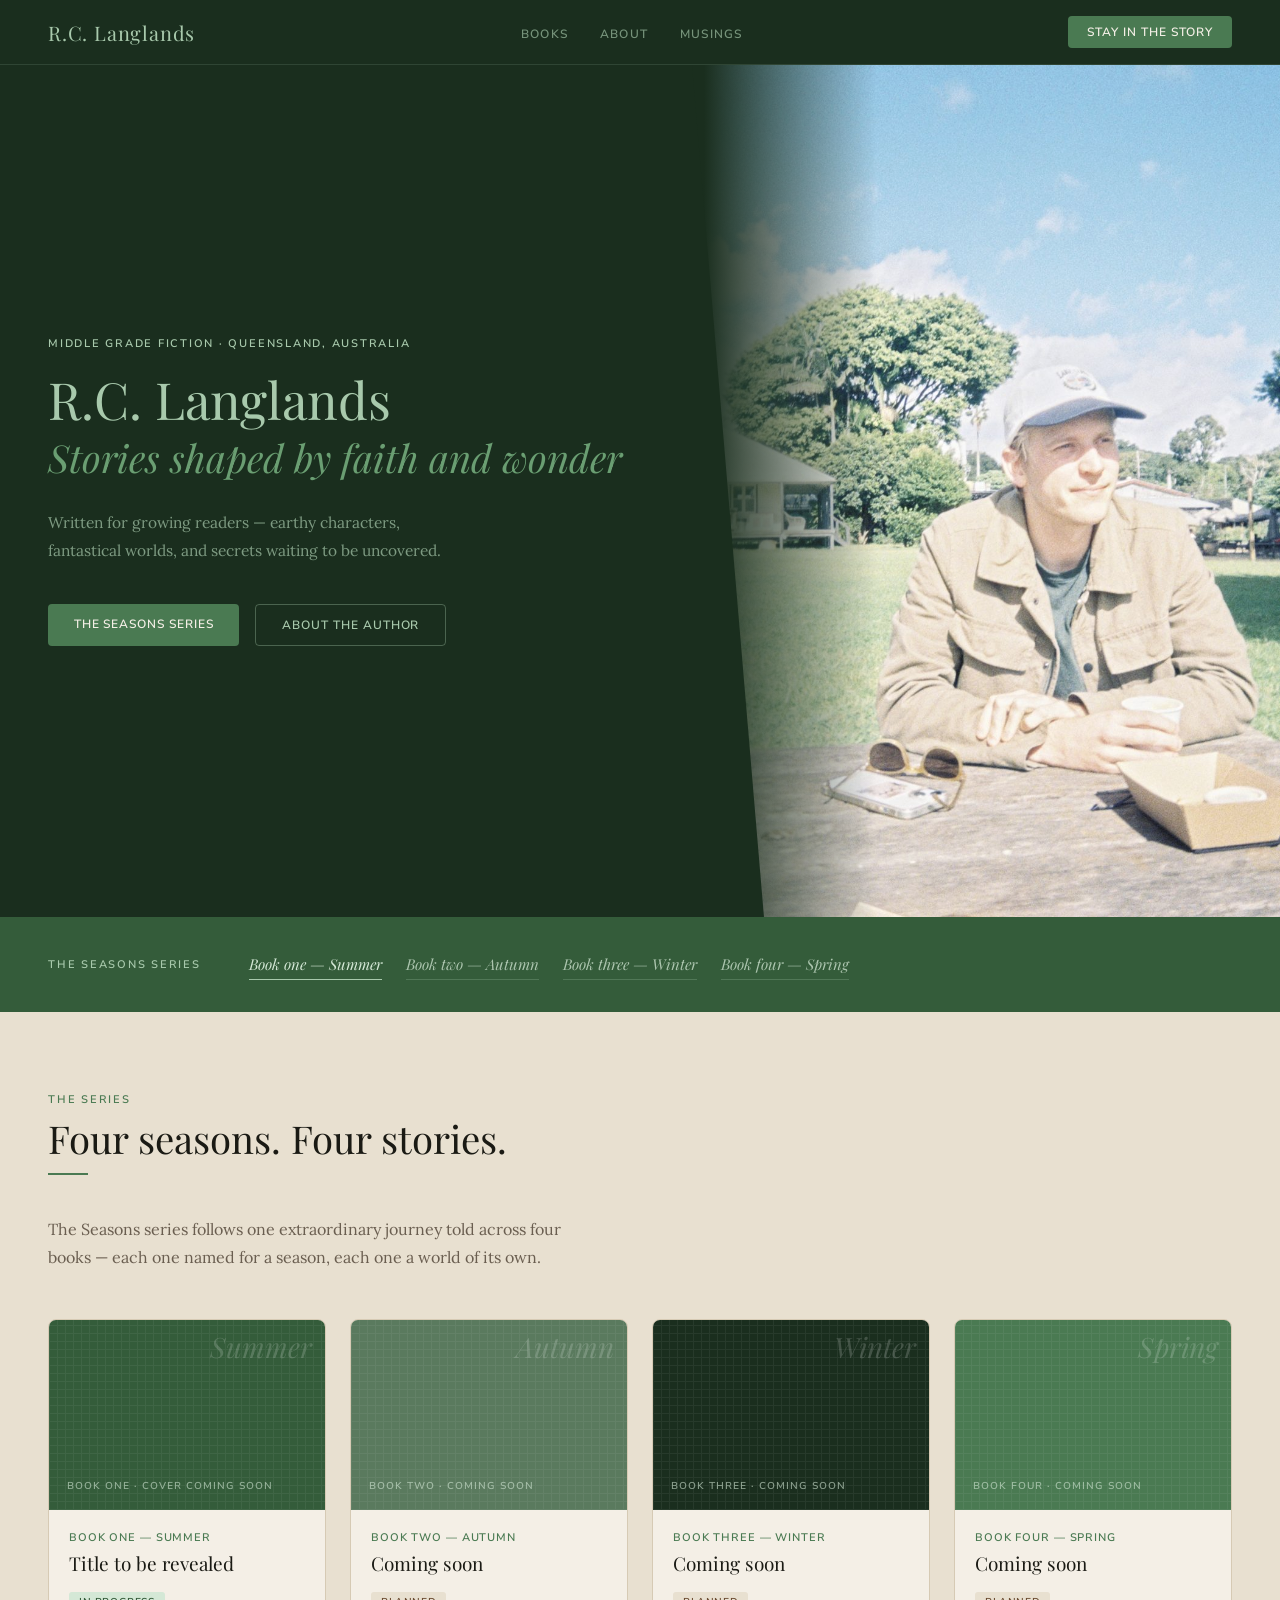
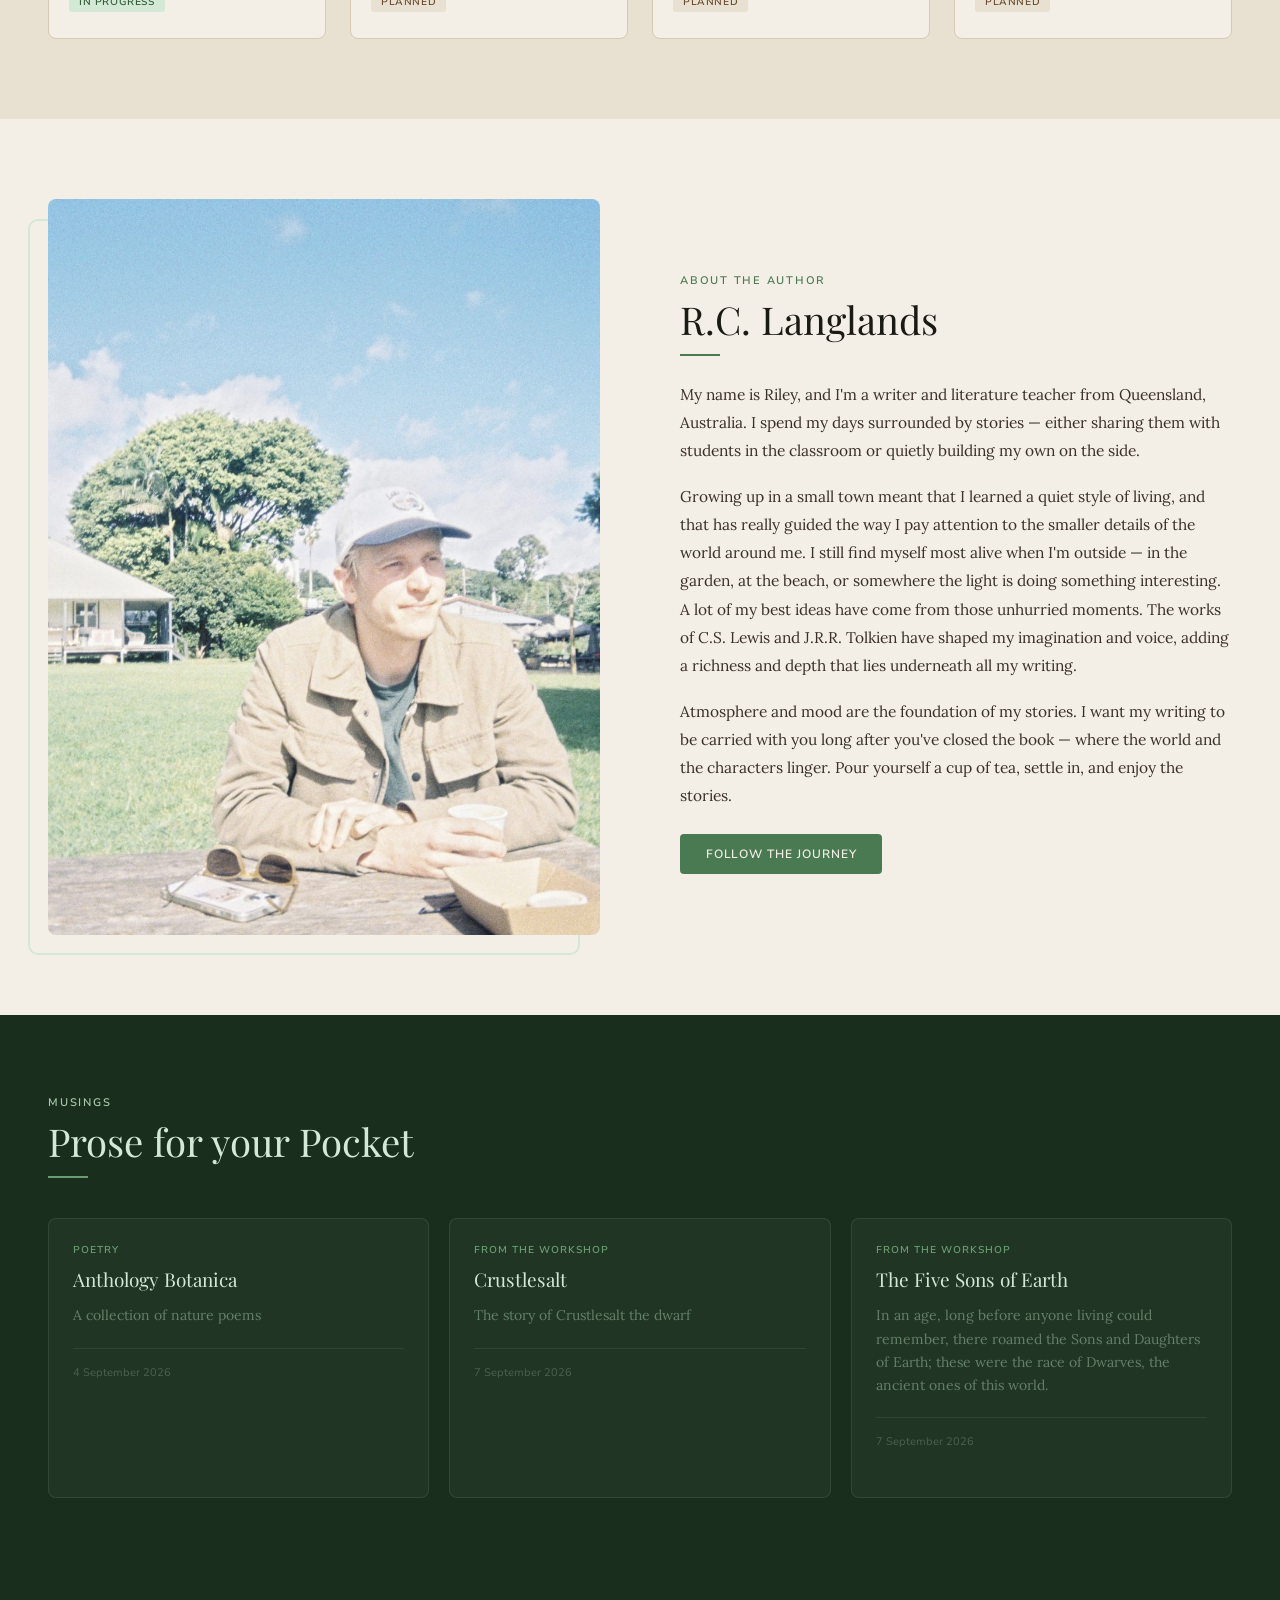
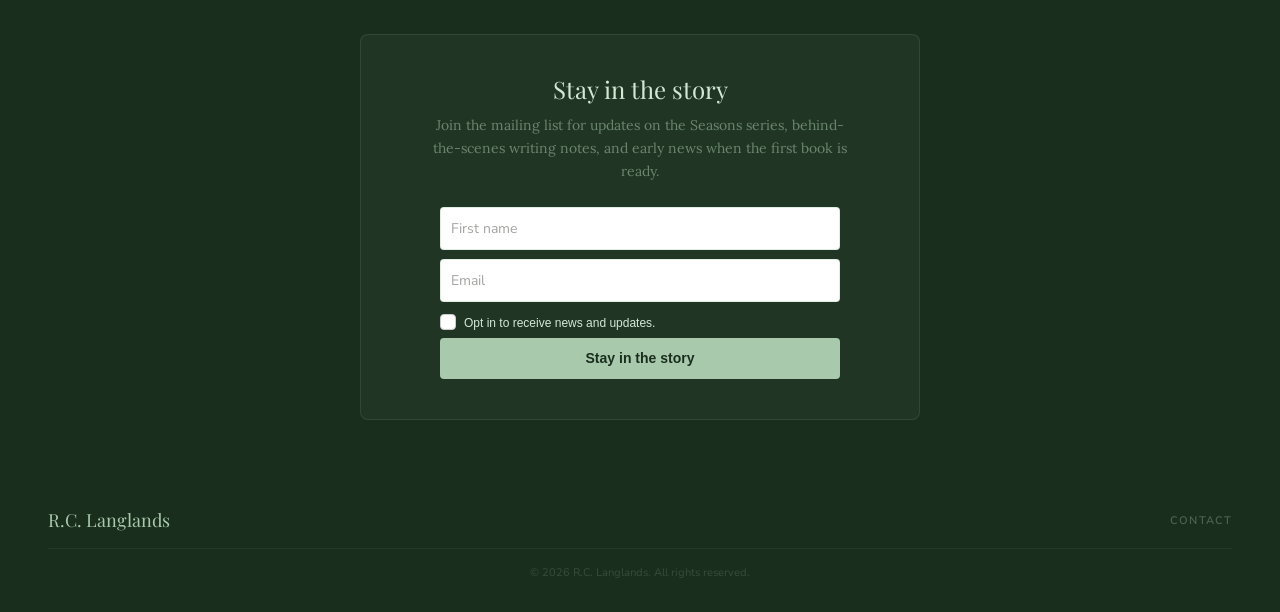
==== index.html @ 8e8e8798 "Speed up font loading on all pages" ====
<!DOCTYPE html>
<html lang="en">
<head>
  <script>if ('scrollRestoration' in history) { history.scrollRestoration = 'manual'; }</script>
  <meta charset="UTF-8" />
  <meta name="viewport" content="width=device-width, initial-scale=1.0" />
  <title>R.C. Langlands — Author</title>
  <meta name="description" content="R.C. Langlands — author of the Seasons series, middle grade fiction from Queensland, Australia." />
  <link rel="preconnect" href="https://fonts.googleapis.com" />
  <link rel="preconnect" href="https://fonts.gstatic.com" crossorigin />
  <link href="https://fonts.googleapis.com/css2?family=Playfair+Display:ital,wght@0,400;0,500;1,400&family=Lora:ital,wght@0,400;0,500;1,400&family=Nunito+Sans:wght@300;400;600&display=swap" rel="stylesheet" />
  <link rel="icon" type="image/svg+xml" href="favicon.svg" />
  <meta property="og:type" content="website" />
  <meta property="og:title" content="R.C. Langlands — Author of the Seasons Series" />
  <meta property="og:description" content="Middle grade fiction from Queensland, Australia — stories of atmosphere, hospitality, and wonder." />
  <meta property="og:image" content="https://rclanglands.rileslanglands.workers.dev/images/author-photo.jpg" />
  <meta property="og:url" content="https://rclanglands.rileslanglands.workers.dev/" />
  <meta name="twitter:card" content="summary_large_image" />
  <meta name="twitter:title" content="R.C. Langlands — Author of the Seasons Series" />
  <meta name="twitter:description" content="Middle grade fiction from Queensland, Australia — stories of atmosphere, hospitality, and wonder." />
  <meta name="twitter:image" content="https://rclanglands.rileslanglands.workers.dev/images/author-photo.jpg" />
  <link rel="stylesheet" href="css/style.css" />
</head>
<body>

<nav>
  <a href="index.html" class="nav-logo" id="siteTitle">R.C. Langlands</a>
  <button class="nav-toggle" id="navToggle" aria-label="Toggle menu" aria-expanded="false">
    <span></span><span></span><span></span>
  </button>
  <ul class="nav-links" id="navLinks">
    <li><a href="#books">Books</a></li>
    <li><a href="#about">About</a></li>
    <li><a href="#journal">Musings</a></li>
    <li class="mobile-only"><a href="#newsletter">Stay in the story</a></li>
  </ul>
<a href="#newsletter" class="nav-cta">Stay in the story</a>
</nav>

<div class="hero">
  <div class="hero-left">
    <div class="hero-eyebrow" id="heroEyebrow">Middle Grade Fiction · Queensland, Australia</div>
<h1 class="hero-name" id="heroTitle">R.C. Langlands</h1>
<div class="hero-tagline-title" id="heroTagline">Stories shaped by faith and wonder</div>
<p class="hero-desc" id="heroDesc">Written for growing readers — earthy characters, fantastical worlds, and secrets waiting to be uncovered.</p>
    <div class="hero-btns">
      <a href="#books" class="btn-primary">The Seasons series</a>
      <a href="#about" class="btn-ghost">About the author</a>
    </div>
  </div>
  <div class="hero-right">
    <img src="images/author-photo.jpg" alt="R.C. Langlands — author photo" />
  </div>
</div>

<div class="series-strip">
  <div class="series-strip-label">The Seasons series</div>
  <div class="series-seasons">
<div class="season-pill active">Book one — Summer</div>
<div class="season-pill">Book two — Autumn</div>
<div class="season-pill">Book three — Winter</div>
<div class="season-pill">Book four — Spring</div>
  </div>
</div>

<section id="books">
  <div class="section-label">The series</div>
  <h2 class="section-title">Four seasons. Four stories.</h2>
  <div class="divider"></div>
  <p class="books-intro">The Seasons series follows one extraordinary journey told across four books — each one named for a season, each one a world of its own.</p>
  <div class="books-grid" id="books-grid"></div>
</section>

<section id="about">
  <div class="about-img-wrap">
    <img class="about-photo" src="images/author-photo.jpg" alt="R.C. Langlands" />
  </div>
  <div class="about-text">
    <div class="section-label">About the author</div>
    <h2 class="section-title">R.C. Langlands</h2>
    <div class="divider"></div>
    <p id="about1">My name is Riley, and I'm a writer and literature teacher from Queensland, Australia. I spend my days surrounded by stories — either sharing them with students in the classroom or quietly building my own on the side.</p>
<p id="about2">Growing up in a small town meant that I learned a quiet style of living, and that has really guided the way I pay attention to the smaller details of the world around me. I still find myself most alive when I'm outside — in the garden, at the beach, or somewhere the light is doing something interesting. A lot of my best ideas have come from those unhurried moments. The works of C.S. Lewis and J.R.R. Tolkien have shaped my imagination and voice, adding a richness and depth that lies underneath all my writing.</p>
<p id="about3">Atmosphere and mood are the foundation of my stories. I want my writing to be carried with you long after you've closed the book — where the world and the characters linger. Pour yourself a cup of tea, settle in, and enjoy the stories.</p>
    <a href="#newsletter" class="btn-primary">Follow the journey</a>
  </div>
</section>

<section id="journal" style="padding-bottom: 5rem;">
  <div class="section-label">Musings</div>
  <h2 class="section-title">Prose for your Pocket</h2>
  <div class="divider"></div>
  <div class="journal-grid" id="journal-grid">
    <!-- Posts loaded dynamically from posts/posts.json -->
  </div>
</section>

<section id="newsletter">
  <div class="newsletter-card">
  <div class="section-label">Stay connected</div>
  <h2 class="section-title">Stay in the story</h2>
  <div class="divider"></div>
  <p>Join the mailing list for updates on the Seasons series, behind-the-scenes writing notes, and early news when the first book is ready.</p>
    <style type="text/css">@import url("https://assets.mlcdn.com/fonts.css?version=1788452");</style>
    <style type="text/css">
    /* LOADER */
    .ml-form-embedSubmitLoad {
      display: inline-block;
      width: 20px;
      height: 20px;
    }

    .g-recaptcha {
    transform: scale(1);
    -webkit-transform: scale(1);
    transform-origin: 0 0;
    -webkit-transform-origin: 0 0;
    height: ;
    }

    .sr-only {
      position: absolute;
      width: 1px;
      height: 1px;
      padding: 0;
      margin: -1px;
      overflow: hidden;
      clip: rect(0,0,0,0);
      border: 0;
    }

    .ml-form-embedSubmitLoad:after {
      content: " ";
      display: block;
      width: 11px;
      height: 11px;
      margin: 1px;
      border-radius: 50%;
      border: 4px solid #fff;
    border-color: #1a2e1e #1a2e1e #1a2e1e transparent;
    animation: ml-form-embedSubmitLoad 1.2s linear infinite;
    }
    @keyframes ml-form-embedSubmitLoad {
      0% {
      transform: rotate(0deg);
      }
      100% {
      transform: rotate(360deg);
      }
    }
      #mlb2-45593874.ml-form-embedContainer {
        box-sizing: border-box;
        display: table;
        margin: 0 auto;
        position: static;
        width: 100% !important;
      }
      #mlb2-45593874.ml-form-embedContainer h4,
      #mlb2-45593874.ml-form-embedContainer p,
      #mlb2-45593874.ml-form-embedContainer span,
      #mlb2-45593874.ml-form-embedContainer button {
        text-transform: none !important;
        letter-spacing: normal !important;
      }
      #mlb2-45593874.ml-form-embedContainer .ml-form-embedWrapper {
        background-color: #345c3a;
        
        border-width: 0px;
        border-color: transparent;
        border-radius: 4px;
        border-style: solid;
        box-sizing: border-box;
        display: inline-block !important;
        margin: 0;
        padding: 0;
        position: relative;
              }
      #mlb2-45593874.ml-form-embedContainer .ml-form-embedWrapper.embedPopup,
      #mlb2-45593874.ml-form-embedContainer .ml-form-embedWrapper.embedDefault { width: 400px; }
      #mlb2-45593874.ml-form-embedContainer .ml-form-embedWrapper.embedForm { max-width: 400px; width: 100%; }
      #mlb2-45593874.ml-form-embedContainer .ml-form-align-left { text-align: left; }
      #mlb2-45593874.ml-form-embedContainer .ml-form-align-center { text-align: center; }
      #mlb2-45593874.ml-form-embedContainer .ml-form-align-default { display: table-cell !important; vertical-align: middle !important; text-align: center !important; }
      #mlb2-45593874.ml-form-embedContainer .ml-form-align-right { text-align: right; }
      #mlb2-45593874.ml-form-embedContainer .ml-form-embedWrapper .ml-form-embedHeader img {
        border-top-left-radius: 4px;
        border-top-right-radius: 4px;
        height: auto;
        margin: 0 auto !important;
        max-width: 100%;
        width: undefinedpx;
      }
      #mlb2-45593874.ml-form-embedContainer .ml-form-embedWrapper .ml-form-embedBody,
      #mlb2-45593874.ml-form-embedContainer .ml-form-embedWrapper .ml-form-successBody {
        padding: 20px 20px 0 20px;
      }
      #mlb2-45593874.ml-form-embedContainer .ml-form-embedWrapper .ml-form-embedBody.ml-form-embedBodyHorizontal {
        padding-bottom: 0;
      }
      #mlb2-45593874.ml-form-embedContainer .ml-form-embedWrapper .ml-form-embedBody .ml-form-embedContent,
      #mlb2-45593874.ml-form-embedContainer .ml-form-embedWrapper .ml-form-successBody .ml-form-successContent {
        text-align: left;
        margin: 0 0 20px 0;
      }
      #mlb2-45593874.ml-form-embedContainer .ml-form-embedWrapper .ml-form-embedBody .ml-form-embedContent h4,
      #mlb2-45593874.ml-form-embedContainer .ml-form-embedWrapper .ml-form-successBody .ml-form-successContent h4 {
        color: #d4e8d6;
        font-family: 'Open Sans', Arial, Helvetica, sans-serif;
        font-size: 30px;
        font-weight: 400;
        margin: 0 0 10px 0;
        text-align: left;
        word-break: break-word;
      }
      #mlb2-45593874.ml-form-embedContainer .ml-form-embedWrapper .ml-form-embedBody .ml-form-embedContent p,
      #mlb2-45593874.ml-form-embedContainer .ml-form-embedWrapper .ml-form-successBody .ml-form-successContent p {
        color: #d4e8d6;
        font-family: 'Open Sans', Arial, Helvetica, sans-serif;
        font-size: 14px;
        font-weight: 400;
        line-height: 20px;
        margin: 0 0 10px 0;
        text-align: left;
      }
      #mlb2-45593874.ml-form-embedContainer .ml-form-embedWrapper .ml-form-embedBody .ml-form-embedContent ul,
      #mlb2-45593874.ml-form-embedContainer .ml-form-embedWrapper .ml-form-embedBody .ml-form-embedContent ol,
      #mlb2-45593874.ml-form-embedContainer .ml-form-embedWrapper .ml-form-successBody .ml-form-successContent ul,
      #mlb2-45593874.ml-form-embedContainer .ml-form-embedWrapper .ml-form-successBody .ml-form-successContent ol {
        color: #d4e8d6;
        font-family: 'Open Sans', Arial, Helvetica, sans-serif;
        font-size: 14px;
      }
      #mlb2-45593874.ml-form-embedContainer .ml-form-embedWrapper .ml-form-embedBody .ml-form-embedContent ol ol,
      #mlb2-45593874.ml-form-embedContainer .ml-form-embedWrapper .ml-form-successBody .ml-form-successContent ol ol {
        list-style-type: lower-alpha;
      }
      #mlb2-45593874.ml-form-embedContainer .ml-form-embedWrapper .ml-form-embedBody .ml-form-embedContent ol ol ol,
      #mlb2-45593874.ml-form-embedContainer .ml-form-embedWrapper .ml-form-successBody .ml-form-successContent ol ol ol {
        list-style-type: lower-roman;
      }
      #mlb2-45593874.ml-form-embedContainer .ml-form-embedWrapper .ml-form-embedBody .ml-form-embedContent p a,
      #mlb2-45593874.ml-form-embedContainer .ml-form-embedWrapper .ml-form-successBody .ml-form-successContent p a {
        color: #1a2e1e;
        text-decoration: underline;
      }

      #mlb2-45593874.ml-form-embedContainer .ml-form-embedWrapper .ml-block-form .ml-field-group {
        text-align: left!important;
      }

      #mlb2-45593874.ml-form-embedContainer .ml-form-embedWrapper .ml-block-form .ml-field-group label {
        margin-bottom: 5px;
        color: #1a2e1e;
        font-size: 14px;
        font-family: 'Open Sans', Arial, Helvetica, sans-serif;
        font-weight: bold; font-style: normal; text-decoration: none;;
        display: inline-block;
        line-height: 20px;
      }
      #mlb2-45593874.ml-form-embedContainer .ml-form-embedWrapper .ml-form-embedBody .ml-form-embedContent p:last-child,
      #mlb2-45593874.ml-form-embedContainer .ml-form-embedWrapper .ml-form-successBody .ml-form-successContent p:last-child {
        margin: 0;
      }
      #mlb2-45593874.ml-form-embedContainer .ml-form-embedWrapper .ml-form-embedBody form {
        margin: 0;
        width: 100%;
      }
      #mlb2-45593874.ml-form-embedContainer .ml-form-embedWrapper .ml-form-embedBody .ml-form-formContent,
      #mlb2-45593874.ml-form-embedContainer .ml-form-embedWrapper .ml-form-embedBody .ml-form-checkboxRow {
        margin: 0 0 20px 0;
        width: 100%;
      }
      #mlb2-45593874.ml-form-embedContainer .ml-form-embedWrapper .ml-form-embedBody .ml-form-checkboxRow {
        float: left;
      }
      #mlb2-45593874.ml-form-embedContainer .ml-form-embedWrapper .ml-form-embedBody .ml-form-formContent.horozintalForm {
        margin: 0;
        padding: 0 0 20px 0;
        width: 100%;
        height: auto;
        float: left;
      }
      #mlb2-45593874.ml-form-embedContainer .ml-form-embedWrapper .ml-form-embedBody .ml-form-fieldRow {
        margin: 0 0 10px 0;
        width: 100%;
      }
      #mlb2-45593874.ml-form-embedContainer .ml-form-embedWrapper .ml-form-embedBody .ml-form-fieldRow.ml-last-item {
        margin: 0;
      }
      #mlb2-45593874.ml-form-embedContainer .ml-form-embedWrapper .ml-form-embedBody .ml-form-fieldRow.ml-formfieldHorizintal {
        margin: 0;
      }
      #mlb2-45593874.ml-form-embedContainer .ml-form-embedWrapper .ml-form-embedBody .ml-form-fieldRow input {
        background-color: #ffffff !important;
        color: #1a2e1e !important;
        border-color: #cccccc;
        border-radius: 4px !important;
        border-style: solid !important;
        border-width: 1px !important;
        font-family: 'Open Sans', Arial, Helvetica, sans-serif;
        font-size: 14px !important;
        height: auto;
        line-height: 21px !important;
        margin-bottom: 0;
        margin-top: 0;
        margin-left: 0;
        margin-right: 0;
        padding: 10px 10px !important;
        width: 100% !important;
        box-sizing: border-box !important;
        max-width: 100% !important;
      }
      #mlb2-45593874.ml-form-embedContainer .ml-form-embedWrapper .ml-form-embedBody .ml-form-fieldRow input::-webkit-input-placeholder,
      #mlb2-45593874.ml-form-embedContainer .ml-form-embedWrapper .ml-form-embedBody .ml-form-horizontalRow input::-webkit-input-placeholder { color: #1a2e1e; }

      #mlb2-45593874.ml-form-embedContainer .ml-form-embedWrapper .ml-form-embedBody .ml-form-fieldRow input::-moz-placeholder,
      #mlb2-45593874.ml-form-embedContainer .ml-form-embedWrapper .ml-form-embedBody .ml-form-horizontalRow input::-moz-placeholder { color: #1a2e1e; }

      #mlb2-45593874.ml-form-embedContainer .ml-form-embedWrapper .ml-form-embedBody .ml-form-fieldRow input:-ms-input-placeholder,
      #mlb2-45593874.ml-form-embedContainer .ml-form-embedWrapper .ml-form-embedBody .ml-form-horizontalRow input:-ms-input-placeholder { color: #1a2e1e; }

      #mlb2-45593874.ml-form-embedContainer .ml-form-embedWrapper .ml-form-embedBody .ml-form-fieldRow input:-moz-placeholder,
      #mlb2-45593874.ml-form-embedContainer .ml-form-embedWrapper .ml-form-embedBody .ml-form-horizontalRow input:-moz-placeholder { color: #1a2e1e; }

      #mlb2-45593874.ml-form-embedContainer .ml-form-embedWrapper .ml-form-embedBody .ml-form-fieldRow textarea, #mlb2-45593874.ml-form-embedContainer .ml-form-embedWrapper .ml-form-embedBody .ml-form-horizontalRow textarea {
        background-color: #ffffff !important;
        color: #1a2e1e !important;
        border-color: #cccccc;
        border-radius: 4px !important;
        border-style: solid !important;
        border-width: 1px !important;
        font-family: 'Open Sans', Arial, Helvetica, sans-serif;
        font-size: 14px !important;
        height: auto;
        line-height: 21px !important;
        margin-bottom: 0;
        margin-top: 0;
        padding: 10px 10px !important;
        width: 100% !important;
        box-sizing: border-box !important;
        max-width: 100% !important;
      }

      #mlb2-45593874.ml-form-embedContainer .ml-form-embedWrapper .ml-form-embedBody .ml-form-fieldRow .custom-radio .custom-control-label::before, #mlb2-45593874.ml-form-embedContainer .ml-form-embedWrapper .ml-form-embedBody .ml-form-horizontalRow .custom-radio .custom-control-label::before, #mlb2-45593874.ml-form-embedContainer .ml-form-embedWrapper .ml-form-embedBody .ml-form-fieldRow .custom-checkbox .custom-control-label::before, #mlb2-45593874.ml-form-embedContainer .ml-form-embedWrapper .ml-form-embedBody .ml-form-horizontalRow .custom-checkbox .custom-control-label::before, #mlb2-45593874.ml-form-embedContainer .ml-form-embedWrapper .ml-form-embedBody .ml-form-embedPermissions .ml-form-embedPermissionsOptionsCheckbox .label-description::before, #mlb2-45593874.ml-form-embedContainer .ml-form-embedWrapper .ml-form-embedBody .ml-form-interestGroupsRow .ml-form-interestGroupsRowCheckbox .label-description::before, #mlb2-45593874.ml-form-embedContainer .ml-form-embedWrapper .ml-form-embedBody .ml-form-checkboxRow .label-description::before {
          border-color: #cccccc!important;
          background-color: #ffffff!important;
      }

      #mlb2-45593874.ml-form-embedContainer .ml-form-embedWrapper .ml-form-embedBody .ml-form-fieldRow input.custom-control-input[type="checkbox"]{
        box-sizing: border-box;
        padding: 0;
        position: absolute;
        z-index: -1;
        opacity: 0;
        margin-top: 5px;
        margin-left: -1.5rem;
        overflow: visible;
      }

      #mlb2-45593874.ml-form-embedContainer .ml-form-embedWrapper .ml-form-embedBody .ml-form-fieldRow .custom-checkbox .custom-control-label::before, #mlb2-45593874.ml-form-embedContainer .ml-form-embedWrapper .ml-form-embedBody .ml-form-horizontalRow .custom-checkbox .custom-control-label::before, #mlb2-45593874.ml-form-embedContainer .ml-form-embedWrapper .ml-form-embedBody .ml-form-embedPermissions .ml-form-embedPermissionsOptionsCheckbox .label-description::before, #mlb2-45593874.ml-form-embedContainer .ml-form-embedWrapper .ml-form-embedBody .ml-form-interestGroupsRow .ml-form-interestGroupsRowCheckbox .label-description::before, #mlb2-45593874.ml-form-embedContainer .ml-form-embedWrapper .ml-form-embedBody .ml-form-checkboxRow .label-description::before {
        border-radius: 4px!important;
      }


      #mlb2-45593874.ml-form-embedContainer .ml-form-embedWrapper .ml-form-embedBody .ml-form-checkboxRow input[type=checkbox]:checked~.label-description::after, #mlb2-45593874.ml-form-embedContainer .ml-form-embedWrapper .ml-form-embedBody .ml-form-embedPermissions .ml-form-embedPermissionsOptionsCheckbox input[type=checkbox]:checked~.label-description::after, #mlb2-45593874.ml-form-embedContainer .ml-form-embedWrapper .ml-form-embedBody .ml-form-fieldRow .custom-checkbox .custom-control-input:checked~.custom-control-label::after, #mlb2-45593874.ml-form-embedContainer .ml-form-embedWrapper .ml-form-embedBody .ml-form-horizontalRow .custom-checkbox .custom-control-input:checked~.custom-control-label::after, #mlb2-45593874.ml-form-embedContainer .ml-form-embedWrapper .ml-form-embedBody .ml-form-interestGroupsRow .ml-form-interestGroupsRowCheckbox input[type=checkbox]:checked~.label-description::after {
        background-image: url("data:image/svg+xml,%3csvg xmlns='http://www.w3.org/2000/svg' viewBox='0 0 8 8'%3e%3cpath fill='%23fff' d='M6.564.75l-3.59 3.612-1.538-1.55L0 4.26 2.974 7.25 8 2.193z'/%3e%3c/svg%3e");
      }

      #mlb2-45593874.ml-form-embedContainer .ml-form-embedWrapper .ml-form-embedBody .ml-form-fieldRow .custom-radio .custom-control-input:checked~.custom-control-label::after, #mlb2-45593874.ml-form-embedContainer .ml-form-embedWrapper .ml-form-embedBody .ml-form-fieldRow .custom-radio .custom-control-input:checked~.custom-control-label::after {
        background-image: url("data:image/svg+xml,%3csvg xmlns='http://www.w3.org/2000/svg' viewBox='-4 -4 8 8'%3e%3ccircle r='3' fill='%23fff'/%3e%3c/svg%3e");
      }

      #mlb2-45593874.ml-form-embedContainer .ml-form-embedWrapper .ml-form-embedBody .ml-form-fieldRow .custom-radio .custom-control-input:checked~.custom-control-label::before, #mlb2-45593874.ml-form-embedContainer .ml-form-embedWrapper .ml-form-embedBody .ml-form-horizontalRow .custom-radio .custom-control-input:checked~.custom-control-label::before, #mlb2-45593874.ml-form-embedContainer .ml-form-embedWrapper .ml-form-embedBody .ml-form-fieldRow .custom-checkbox .custom-control-input:checked~.custom-control-label::before, #mlb2-45593874.ml-form-embedContainer .ml-form-embedWrapper .ml-form-embedBody .ml-form-horizontalRow .custom-checkbox .custom-control-input:checked~.custom-control-label::before, #mlb2-45593874.ml-form-embedContainer .ml-form-embedWrapper .ml-form-embedBody .ml-form-embedPermissions .ml-form-embedPermissionsOptionsCheckbox input[type=checkbox]:checked~.label-description::before, #mlb2-45593874.ml-form-embedContainer .ml-form-embedWrapper .ml-form-embedBody .ml-form-interestGroupsRow .ml-form-interestGroupsRowCheckbox input[type=checkbox]:checked~.label-description::before, #mlb2-45593874.ml-form-embedContainer .ml-form-embedWrapper .ml-form-embedBody .ml-form-checkboxRow input[type=checkbox]:checked~.label-description::before  {
          border-color: #1a2e1e!important;
          background-color: #1a2e1e!important;
      }

      #mlb2-45593874.ml-form-embedContainer .ml-form-embedWrapper .ml-form-embedBody .ml-form-fieldRow .custom-radio .custom-control-label::before, #mlb2-45593874.ml-form-embedContainer .ml-form-embedWrapper .ml-form-embedBody .ml-form-horizontalRow .custom-radio .custom-control-label::before, #mlb2-45593874.ml-form-embedContainer .ml-form-embedWrapper .ml-form-embedBody .ml-form-fieldRow .custom-radio .custom-control-label::after, #mlb2-45593874.ml-form-embedContainer .ml-form-embedWrapper .ml-form-embedBody .ml-form-horizontalRow .custom-radio .custom-control-label::after, #mlb2-45593874.ml-form-embedContainer .ml-form-embedWrapper .ml-form-embedBody .ml-form-fieldRow .custom-checkbox .custom-control-label::before, #mlb2-45593874.ml-form-embedContainer .ml-form-embedWrapper .ml-form-embedBody .ml-form-fieldRow .custom-checkbox .custom-control-label::after, #mlb2-45593874.ml-form-embedContainer .ml-form-embedWrapper .ml-form-embedBody .ml-form-horizontalRow .custom-checkbox .custom-control-label::before, #mlb2-45593874.ml-form-embedContainer .ml-form-embedWrapper .ml-form-embedBody .ml-form-horizontalRow .custom-checkbox .custom-control-label::after {
           top: 2px;
           box-sizing: border-box;
      }

      #mlb2-45593874.ml-form-embedContainer .ml-form-embedWrapper .ml-form-embedBody .ml-form-embedPermissions .ml-form-embedPermissionsOptionsCheckbox .label-description::before, #mlb2-45593874.ml-form-embedContainer .ml-form-embedWrapper .ml-form-embedBody .ml-form-embedPermissions .ml-form-embedPermissionsOptionsCheckbox .label-description::after, #mlb2-45593874.ml-form-embedContainer .ml-form-embedWrapper .ml-form-embedBody .ml-form-checkboxRow .label-description::before, #mlb2-45593874.ml-form-embedContainer .ml-form-embedWrapper .ml-form-embedBody .ml-form-checkboxRow .label-description::after {
           top: 0px!important;
           box-sizing: border-box!important;
      }

      #mlb2-45593874.ml-form-embedContainer .ml-form-embedWrapper .ml-form-embedBody .ml-form-checkboxRow .label-description::before, #mlb2-45593874.ml-form-embedContainer .ml-form-embedWrapper .ml-form-embedBody .ml-form-checkboxRow .label-description::after {
        top: 0px!important;
           box-sizing: border-box!important;
      }

       #mlb2-45593874.ml-form-embedContainer .ml-form-embedWrapper .ml-form-embedBody .ml-form-interestGroupsRow .ml-form-interestGroupsRowCheckbox .label-description::after {
            top: 0px!important;
            box-sizing: border-box!important;
            position: absolute;
            left: -1.5rem;
            display: block;
            width: 1rem;
            height: 1rem;
            content: "";
       }

      #mlb2-45593874.ml-form-embedContainer .ml-form-embedWrapper .ml-form-embedBody .ml-form-interestGroupsRow .ml-form-interestGroupsRowCheckbox .label-description::before {
        top: 0px!important;
        box-sizing: border-box!important;
      }

      #mlb2-45593874.ml-form-embedContainer .ml-form-embedWrapper .ml-form-embedBody .custom-control-label::before {
          position: absolute;
          top: 4px;
          left: -1.5rem;
          display: block;
          width: 16px;
          height: 16px;
          pointer-events: none;
          content: "";
          background-color: #ffffff;
          border: #adb5bd solid 1px;
          border-radius: 50%;
      }

      #mlb2-45593874.ml-form-embedContainer .ml-form-embedWrapper .ml-form-embedBody .custom-control-label::after {
          position: absolute;
          top: 2px!important;
          left: -1.5rem;
          display: block;
          width: 1rem;
          height: 1rem;
          content: "";
      }

      #mlb2-45593874.ml-form-embedContainer .ml-form-embedWrapper .ml-form-embedBody .ml-form-embedPermissions .ml-form-embedPermissionsOptionsCheckbox .label-description::before, #mlb2-45593874.ml-form-embedContainer .ml-form-embedWrapper .ml-form-embedBody .ml-form-interestGroupsRow .ml-form-interestGroupsRowCheckbox .label-description::before, #mlb2-45593874.ml-form-embedContainer .ml-form-embedWrapper .ml-form-embedBody .ml-form-checkboxRow .label-description::before {
          position: absolute;
          top: 4px;
          left: -1.5rem;
          display: block;
          width: 16px;
          height: 16px;
          pointer-events: none;
          content: "";
          background-color: #ffffff;
          border: #adb5bd solid 1px;
          border-radius: 50%;
      }

      #mlb2-45593874.ml-form-embedContainer .ml-form-embedWrapper .ml-form-embedBody .ml-form-embedPermissions .ml-form-embedPermissionsOptionsCheckbox .label-description::after {
          position: absolute;
          top: 0px!important;
          left: -1.5rem;
          display: block;
          width: 1rem;
          height: 1rem;
          content: "";
      }

      #mlb2-45593874.ml-form-embedContainer .ml-form-embedWrapper .ml-form-embedBody .ml-form-checkboxRow .label-description::after {
          position: absolute;
          top: 0px!important;
          left: -1.5rem;
          display: block;
          width: 1rem;
          height: 1rem;
          content: "";
      }

      #mlb2-45593874.ml-form-embedContainer .ml-form-embedWrapper .ml-form-embedBody .custom-radio .custom-control-label::after {
          background: no-repeat 50%/50% 50%;
      }
      #mlb2-45593874.ml-form-embedContainer .ml-form-embedWrapper .ml-form-embedBody .custom-checkbox .custom-control-label::after, #mlb2-45593874.ml-form-embedContainer .ml-form-embedWrapper .ml-form-embedBody .ml-form-embedPermissions .ml-form-embedPermissionsOptionsCheckbox .label-description::after, #mlb2-45593874.ml-form-embedContainer .ml-form-embedWrapper .ml-form-embedBody .ml-form-interestGroupsRow .ml-form-interestGroupsRowCheckbox .label-description::after, #mlb2-45593874.ml-form-embedContainer .ml-form-embedWrapper .ml-form-embedBody .ml-form-checkboxRow .label-description::after {
          background: no-repeat 50%/50% 50%;
      }

      #mlb2-45593874.ml-form-embedContainer .ml-form-embedWrapper .ml-form-embedBody .ml-form-fieldRow .custom-control, #mlb2-45593874.ml-form-embedContainer .ml-form-embedWrapper .ml-form-embedBody .ml-form-horizontalRow .custom-control {
        position: relative;
        display: block;
        min-height: 1.5rem;
        padding-left: 1.5rem;
      }

      #mlb2-45593874.ml-form-embedContainer .ml-form-embedWrapper .ml-form-embedBody .ml-form-fieldRow .custom-radio .custom-control-input, #mlb2-45593874.ml-form-embedContainer .ml-form-embedWrapper .ml-form-embedBody .ml-form-horizontalRow .custom-radio .custom-control-input, #mlb2-45593874.ml-form-embedContainer .ml-form-embedWrapper .ml-form-embedBody .ml-form-fieldRow .custom-checkbox .custom-control-input, #mlb2-45593874.ml-form-embedContainer .ml-form-embedWrapper .ml-form-embedBody .ml-form-horizontalRow .custom-checkbox .custom-control-input {
          position: absolute;
          z-index: -1;
          opacity: 0;
          box-sizing: border-box;
          padding: 0;
      }

      #mlb2-45593874.ml-form-embedContainer .ml-form-embedWrapper .ml-form-embedBody .ml-form-fieldRow .custom-radio .custom-control-label, #mlb2-45593874.ml-form-embedContainer .ml-form-embedWrapper .ml-form-embedBody .ml-form-horizontalRow .custom-radio .custom-control-label, #mlb2-45593874.ml-form-embedContainer .ml-form-embedWrapper .ml-form-embedBody .ml-form-fieldRow .custom-checkbox .custom-control-label, #mlb2-45593874.ml-form-embedContainer .ml-form-embedWrapper .ml-form-embedBody .ml-form-horizontalRow .custom-checkbox .custom-control-label {
          color: #1a2e1e;
          font-size: 12px!important;
          font-family: 'Open Sans', Arial, Helvetica, sans-serif;
          line-height: 22px;
          margin-bottom: 0;
          position: relative;
          vertical-align: top;
          font-style: normal;
          font-weight: 700;
      }

      #mlb2-45593874.ml-form-embedContainer .ml-form-embedWrapper .ml-form-embedBody .ml-form-fieldRow .custom-select, #mlb2-45593874.ml-form-embedContainer .ml-form-embedWrapper .ml-form-embedBody .ml-form-horizontalRow .custom-select {
        background-color: #ffffff !important;
        color: #1a2e1e !important;
        border-color: #cccccc;
        border-radius: 4px !important;
        border-style: solid !important;
        border-width: 1px !important;
        font-family: 'Open Sans', Arial, Helvetica, sans-serif;
        font-size: 14px !important;
        line-height: 20px !important;
        margin-bottom: 0;
        margin-top: 0;
        padding: 10px 28px 10px 12px !important;
        width: 100% !important;
        box-sizing: border-box !important;
        max-width: 100% !important;
        height: auto;
        display: inline-block;
        vertical-align: middle;
        background: url('https://assets.mlcdn.com/ml/images/default/dropdown.svg') no-repeat right .75rem center/8px 10px;
        -webkit-appearance: none;
        -moz-appearance: none;
        appearance: none;
      }


      #mlb2-45593874.ml-form-embedContainer .ml-form-embedWrapper .ml-form-embedBody .ml-form-horizontalRow {
        height: auto;
        width: 100%;
        float: left;
      }
      .ml-form-formContent.horozintalForm .ml-form-horizontalRow .ml-input-horizontal { width: 70%; float: left; }
      .ml-form-formContent.horozintalForm .ml-form-horizontalRow .ml-button-horizontal { width: 30%; float: left; }
      .ml-form-formContent.horozintalForm .ml-form-horizontalRow .ml-button-horizontal.labelsOn { padding-top: 25px;  }
      .ml-form-formContent.horozintalForm .ml-form-horizontalRow .horizontal-fields { box-sizing: border-box; float: left; padding-right: 10px;  }
      #mlb2-45593874.ml-form-embedContainer .ml-form-embedWrapper .ml-form-embedBody .ml-form-horizontalRow input {
        background-color: #ffffff;
        color: #1a2e1e;
        border-color: #cccccc;
        border-radius: 4px;
        border-style: solid;
        border-width: 1px;
        font-family: 'Open Sans', Arial, Helvetica, sans-serif;
        font-size: 14px;
        line-height: 20px;
        margin-bottom: 0;
        margin-top: 0;
        padding: 10px 10px;
        width: 100%;
        box-sizing: border-box;
        overflow-y: initial;
      }
      #mlb2-45593874.ml-form-embedContainer .ml-form-embedWrapper .ml-form-embedBody .ml-form-horizontalRow button {
        background-color: #a8c9ac !important;
        border-color: #a8c9ac;
        border-style: solid;
        border-width: 1px;
        border-radius: 4px;
        box-shadow: none;
        color: #1a2e1e !important;
        cursor: pointer;
        font-family: 'Open Sans', Arial, Helvetica, sans-serif;
        font-size: 14px !important;
        font-weight: 700;
        line-height: 20px;
        margin: 0 !important;
        padding: 10px !important;
        width: 100%;
        height: auto;
      }
      #mlb2-45593874.ml-form-embedContainer .ml-form-embedWrapper .ml-form-embedBody .ml-form-horizontalRow button:hover {
        background-color: #a8c9ac !important;
        border-color: #a8c9ac !important;
      }
      #mlb2-45593874.ml-form-embedContainer .ml-form-embedWrapper .ml-form-embedBody .ml-form-checkboxRow input[type="checkbox"] {
        box-sizing: border-box;
        padding: 0;
        position: absolute;
        z-index: -1;
        opacity: 0;
        margin-top: 5px;
        margin-left: -1.5rem;
        overflow: visible;
      }
      #mlb2-45593874.ml-form-embedContainer .ml-form-embedWrapper .ml-form-embedBody .ml-form-checkboxRow .label-description {
        color: #d4e8d6;
        display: block;
        font-family: 'Open Sans', Arial, Helvetica, sans-serif;
        font-size: 12px;
        text-align: left;
        margin-bottom: 0;
        position: relative;
        vertical-align: top;
      }
      #mlb2-45593874.ml-form-embedContainer .ml-form-embedWrapper .ml-form-embedBody .ml-form-checkboxRow label {
        font-weight: normal;
        margin: 0;
        padding: 0;
        position: relative;
        display: block;
        min-height: 24px;
        padding-left: 24px;

      }
      #mlb2-45593874.ml-form-embedContainer .ml-form-embedWrapper .ml-form-embedBody .ml-form-checkboxRow label a {
        color: #d4e8d6;
        text-decoration: underline;
      }
      #mlb2-45593874.ml-form-embedContainer .ml-form-embedWrapper .ml-form-embedBody .ml-form-checkboxRow label p {
        color: #d4e8d6 !important;
        font-family: 'Open Sans', Arial, Helvetica, sans-serif !important;
        font-size: 12px !important;
        font-weight: normal !important;
        line-height: 18px !important;
        padding: 0 !important;
        margin: 0 5px 0 0 !important;
      }
      #mlb2-45593874.ml-form-embedContainer .ml-form-embedWrapper .ml-form-embedBody .ml-form-checkboxRow label p:last-child {
        margin: 0;
      }
      #mlb2-45593874.ml-form-embedContainer .ml-form-embedWrapper .ml-form-embedBody .ml-form-embedSubmit {
        margin: 0 0 20px 0;
        float: left;
        width: 100%;
      }
      #mlb2-45593874.ml-form-embedContainer .ml-form-embedWrapper .ml-form-embedBody .ml-form-embedSubmit button {
        background-color: #a8c9ac !important;
        border: none !important;
        border-radius: 4px !important;
        box-shadow: none !important;
        color: #1a2e1e !important;
        cursor: pointer;
        font-family: 'Open Sans', Arial, Helvetica, sans-serif !important;
        font-size: 14px !important;
        font-weight: 700 !important;
        line-height: 21px !important;
        height: auto;
        padding: 10px !important;
        width: 100% !important;
        box-sizing: border-box !important;
      }
      #mlb2-45593874.ml-form-embedContainer .ml-form-embedWrapper .ml-form-embedBody .ml-form-embedSubmit button.loading {
        display: none;
      }
      #mlb2-45593874.ml-form-embedContainer .ml-form-embedWrapper .ml-form-embedBody .ml-form-embedSubmit button:hover {
        background-color: #a8c9ac !important;
      }
      .ml-subscribe-close {
        width: 30px;
        height: 30px;
        background: url('https://assets.mlcdn.com/ml/images/default/modal_close.png') no-repeat;
        background-size: 30px;
        cursor: pointer;
        margin-top: -10px;
        margin-right: -10px;
        position: absolute;
        top: 0;
        right: 0;
      }
      .ml-error input, .ml-error textarea, .ml-error select {
        border-color: red!important;
      }

      .ml-error .custom-checkbox-radio-list {
        border: 1px solid red !important;
        border-radius: 4px;
        padding: 10px;
      }

      .ml-error .label-description,
      .ml-error .label-description p,
      .ml-error .label-description p a,
      .ml-error label:first-child {
        color: #ff0000 !important;
      }

      #mlb2-45593874.ml-form-embedContainer .ml-form-embedWrapper .ml-form-embedBody .ml-form-checkboxRow.ml-error .label-description p,
      #mlb2-45593874.ml-form-embedContainer .ml-form-embedWrapper .ml-form-embedBody .ml-form-checkboxRow.ml-error .label-description p:first-letter {
        color: #ff0000 !important;
      }
            @media only screen and (max-width: 400px){

        .ml-form-embedWrapper.embedDefault, .ml-form-embedWrapper.embedPopup { width: 100%!important; }
        .ml-form-formContent.horozintalForm { float: left!important; }
        .ml-form-formContent.horozintalForm .ml-form-horizontalRow { height: auto!important; width: 100%!important; float: left!important; }
        .ml-form-formContent.horozintalForm .ml-form-horizontalRow .ml-input-horizontal { width: 100%!important; }
        .ml-form-formContent.horozintalForm .ml-form-horizontalRow .ml-input-horizontal > div { padding-right: 0px!important; padding-bottom: 10px; }
        .ml-form-formContent.horozintalForm .ml-button-horizontal { width: 100%!important; }
        .ml-form-formContent.horozintalForm .ml-button-horizontal.labelsOn { padding-top: 0px!important; }

      }
    </style>
<style>
  #mlb2-45593874.ml-form-embedContainer .ml-form-embedWrapper.embedForm { max-width: 420px; }
  #mlb2-45593874.ml-form-embedContainer .ml-form-embedWrapper { background-color: transparent !important; }
  #mlb2-45593874.ml-form-embedContainer .ml-form-embedBody { padding: 0 !important; }
  #mlb2-45593874.ml-form-embedContainer .ml-form-formContent {
    display: flex;
    flex-direction: column;
    gap: 0.6rem;
    margin: 0 0 0.75rem 0 !important;
  }
  #mlb2-45593874.ml-form-embedContainer .ml-form-fieldRow { margin: 0 !important; }
  #mlb2-45593874.ml-form-embedContainer .ml-form-embedSubmit {
    width: 100% !important;
    float: none !important;
    margin: 0 !important;
  }
  #mlb2-45593874.ml-form-embedContainer .ml-form-embedSubmit button {
    width: 100% !important;
    padding: 10px 20px !important;
  }
  #mlb2-45593874.ml-form-embedContainer .ml-form-checkboxRow { margin: 0.5rem 0 0 0 !important; float: none !important; width: 100%; }
</style>
    <div id="mlb2-45593874" class="ml-form-embedContainer ml-subscribe-form ml-subscribe-form-45593874">
      <div class="ml-form-align-center ">
        <div class="ml-form-embedWrapper embedForm">

          
          

          <div class="ml-form-embedBody ml-form-embedBodyDefault row-form">

            <form class="ml-block-form" action="https://assets.mailerlite.com/jsonp/2616306/forms/197742306868070141/subscribe" data-code="" method="post">
              <div class="ml-form-formContent">
                

                  
                  <div class="ml-form-fieldRow">
                    <div class="ml-field-group ml-field-name ml-validate-required">
                      <input aria-label="name" aria-required="true" required type="text" class="form-control" name="fields[name]" placeholder="First name" autocomplete="given-name">
                    </div>
                  </div>

                  <div class="ml-form-fieldRow ml-last-item">
                    <div class="ml-field-group ml-field-email ml-validate-email ml-validate-required">

                      


                      <!-- input -->
                      <input aria-label="email" aria-required="true" required type="email" class="form-control" data-inputmask="" name="fields[email]" placeholder="Email" autocomplete="email">
                      <!-- /input -->

                    </div>
                  </div>
                
              </div>

              

              <div class="ml-form-checkboxRow ml-validate-required">
                
                  <label class="checkbox">
                    <input type="checkbox">
                    <div class="label-description">
                      <p>Opt in to receive news and updates.</p>
                    </div>
                  </label>
                
              </div>

              <input type="hidden" name="ml-submit" value="1">

              <div class="ml-form-embedSubmit">
                
                  <button type="submit" class="primary">Stay in the story</button>
                
                <button disabled="disabled" style="display: none;" type="button" class="loading">
                  <div class="ml-form-embedSubmitLoad"></div>
                  <span class="sr-only">Loading...</span>
                </button>
              </div>

              
              <input type="hidden" name="anticsrf" value="true">
            </form>
          </div>

          <div class="ml-form-successBody row-success" style="display: none">

            <div class="ml-form-successContent">
              
                <h4>Welcome!</h4>
                <p>Grab a cup of tea and settle in. I'll be bringing you some stories shortly!&nbsp;</p>
              
            </div>

          </div>
        </div>
      </div>
    </div>

  

  
  <script>
    function ml_webform_success_45593874() {
    try {
        window.top.location.href = 'https://rclanglands.rileslanglands.workers.dev/success.html';
      } catch (e) {
        window.location.href = 'https://rclanglands.rileslanglands.workers.dev/success.html';
      }
    }
      </script>
  
  
  
      <script src="https://groot.mailerlite.com/js/w/webforms.min.js?v83147fa8ce2d95cb73ece7f28b469519" type="text/javascript"></script>
        <script>
            fetch("https://assets.mailerlite.com/jsonp/2616306/forms/197742306868070141/takel")
        </script>
  </div>
</section>

<footer>
  <div class="footer-brand">R.C. Langlands</div>
<div class="footer-links">
  <a href="mailto:riley_lang@icloud.com">Contact</a>
</div>
  <div class="footer-copy">© 2026 R.C. Langlands. All rights reserved.</div>
</footer>

<script>
  // Load journal posts from posts.json
  fetch('posts/posts.json')
    .then(r => r.json())
    .then(posts => {
      const grid = document.getElementById('journal-grid');
      const published = posts.filter(p => p.published);

      if (published.length === 0) {
        grid.innerHTML = '<p style="color:rgba(168,201,172,0.5); font-family: var(--body); font-size:15px;">Posts coming soon.</p>';
        return;
      }

      grid.innerHTML = published.map(p => `
        <a href="post.html?id=${p.id}" class="journal-card">
          <div class="journal-tag">${p.tag}</div>
          <div class="journal-title">${p.title}</div>
          <p class="journal-preview">${p.preview}</p>
          <div class="journal-footer">${formatDate(p.date)}</div>
        </a>
      `).join('');
    })
    .catch(() => {
      document.getElementById('journal-grid').innerHTML = '<p style="color:rgba(168,201,172,0.5);">Posts coming soon.</p>';
    });


  fetch('content/books.json')
  .then(res => res.json())
  .then(data => {
    const grid = document.getElementById('books-grid');

    grid.innerHTML = data.books.map(book => `
      <div class="book-card">
        <div class="book-cover ${book.coverClass}">
          <div class="cover-texture"></div>
          <div class="cover-season">${book.season}</div>
          <div class="cover-tag">${book.tag}</div>
        </div>

        <div class="book-body">
          <div class="book-season-label">${book.label}</div>
          <div class="book-title">${book.title}</div>
          <p class="book-desc">${book.description}</p>
          <span class="book-status status-${book.status}">
            ${book.status === "wip" ? "In progress" : "Planned"}
          </span>
        </div>
      </div>
    `).join('');
  })
  .catch(err => {
    console.log("Books content failed", err);
    document.getElementById('books-grid').innerHTML = '<p style="color:rgba(168,201,172,0.5);">Book details coming soon.</p>';
  });

  fetch('content/site.json')
  .then(res => res.json())
  .then(data => {
    try {
      // HERO
      if (data.hero) {
        document.getElementById('heroEyebrow').textContent = data.hero.eyebrow ?? document.getElementById('heroEyebrow').textContent;
        document.getElementById('heroTitle').textContent = data.hero.title ?? document.getElementById('heroTitle').textContent;
        document.getElementById('heroTagline').textContent = data.hero.tagline ?? document.getElementById('heroTagline').textContent;
        document.getElementById('heroDesc').textContent = data.hero.description ?? document.getElementById('heroDesc').textContent;
        document.getElementById('siteTitle').textContent = data.hero.title ?? document.getElementById('siteTitle').textContent;
      }

      // ABOUT
      if (data.about) {
        document.getElementById('about1').textContent = data.about[0] ?? document.getElementById('about1').textContent;
        document.getElementById('about2').textContent = data.about[1] ?? document.getElementById('about2').textContent;
        document.getElementById('about3').textContent = data.about[2] ?? document.getElementById('about3').textContent;
      }
    } catch (err) {
      console.log("Error applying site content", err);
    }

  })
  .catch(err => console.log("Site content failed", err));


  function formatDate(d) {
    return new Date(d).toLocaleDateString('en-AU', { day: 'numeric', month: 'long', year: 'numeric' });
  }
</script>

<script>
  // Mobile nav toggle
  const navToggle = document.getElementById('navToggle');
  const navLinks = document.getElementById('navLinks');
  navToggle.addEventListener('click', () => {
    const isOpen = navLinks.classList.toggle('open');
    navToggle.classList.toggle('open', isOpen);
    navToggle.setAttribute('aria-expanded', isOpen);
  });
  navLinks.querySelectorAll('a').forEach(link => {
    link.addEventListener('click', () => {
      navLinks.classList.remove('open');
      navToggle.classList.remove('open');
      navToggle.setAttribute('aria-expanded', 'false');
    });
  });
</script>

</body>
</html>
---- css/style.css ----
*, *::before, *::after { box-sizing: border-box; margin: 0; padding: 0; }

:root {
  --cream: #f4efe6;
  --cream-deep: #e8e0d0;
  --parchment: #d6cab4;
  --forest-darkest: #1a2e1e;
  --forest-dark: #243d28;
  --forest: #345c3a;
  --forest-mid: #4a7a52;
  --forest-light: #6a9e72;
  --forest-pale: #a8c9ac;
  --forest-mist: #d4e8d6;
  --sage: #7a9e7e;
  --moss: #5a7a5e;
  --bark: #6b4c32;
  --sand: #c8a87a;
  --ink: #1a1a14;
  --ink-muted: #3a3028;
  --ink-soft: #6a5e50;
  --serif: 'Playfair Display', Georgia, serif;
  --body: 'Lora', Georgia, serif;
  --sans: 'Nunito Sans', sans-serif;
}

html { scroll-behavior: smooth; }
body { font-family: var(--body); background: var(--cream); color: var(--ink); overflow-x: hidden; }

/* NAV */
nav {
  position: sticky; top: 0; z-index: 100;
  display: flex; justify-content: space-between; align-items: center;
  padding: 1rem 3rem;
  background: var(--forest-darkest);
  border-bottom: 1px solid rgba(168,201,172,0.15);
}
.nav-logo { font-family: var(--serif); font-size: 20px; font-weight: 400; color: var(--forest-pale); letter-spacing: 0.04em; text-decoration: none; }
.nav-links { display: flex; gap: 2rem; list-style: none; }
.nav-links a { font-family: var(--sans); font-size: 12px; font-weight: 600; color: rgba(168,201,172,0.65); text-decoration: none; letter-spacing: 0.1em; text-transform: uppercase; position: relative; padding-bottom: 3px; transition: color 0.2s; }
.nav-links a::after { content: ''; position: absolute; bottom: 0; left: 0; width: 0; height: 1.5px; background: var(--forest-pale); transition: width 0.25s ease; }
.nav-links a:hover { color: var(--forest-pale); }
.nav-links a:hover::after { width: 100%; }
.nav-cta { font-family: var(--sans); font-size: 12px; font-weight: 600; letter-spacing: 0.08em; text-transform: uppercase; background: var(--forest-mid); color: var(--cream); padding: 0.5rem 1.2rem; border-radius: 4px; text-decoration: none; transition: background 0.2s; }
.nav-cta:hover { background: var(--forest-light); }
.nav-toggle {
  display: none;
  flex-direction: column;
  justify-content: space-between;
  width: 24px;
  height: 18px;
  background: none;
  border: none;
  cursor: pointer;
  padding: 0;
}
.nav-toggle span {
  display: block;
  width: 100%;
  height: 2px;
  background: var(--forest-pale);
  border-radius: 2px;
  transition: transform 0.25s ease, opacity 0.25s ease;
}
.nav-toggle.open span:nth-child(1) { transform: translateY(8px) rotate(45deg); }
.nav-toggle.open span:nth-child(2) { opacity: 0; }
.nav-toggle.open span:nth-child(3) { transform: translateY(-8px) rotate(-45deg); }
.mobile-only { display: none; }

/* HERO */
.hero { min-height: 90vh; display: grid; grid-template-columns: 1.1fr 0.9fr; position: relative; overflow: hidden; }
.hero-left { background: var(--forest-darkest); padding: 5rem 3rem; display: flex; flex-direction: column; justify-content: center; position: relative; z-index: 1; }
.hero-left::after { content: ''; position: absolute; top: 0; right: -60px; width: 120px; height: 100%; background: var(--forest-darkest); clip-path: polygon(0 0, 40% 0, 100% 100%, 0 100%); z-index: 2; }
.hero-eyebrow { font-family: var(--sans); font-size: 11px; font-weight: 600; letter-spacing: 0.16em; text-transform: uppercase; color: var(--forest-pale); margin-bottom: 1.25rem; animation: fadeUp 0.6s ease both; }
.hero-name { font-family: var(--serif); font-size: clamp(36px, 4vw, 54px); font-weight: 400; color: var(--forest-pale); line-height: 1.1; margin-bottom: 0.4rem; animation: fadeUp 0.6s 0.1s ease both; }
.hero-tagline-title { font-family: var(--serif); font-size: clamp(26px, 3vw, 40px); font-weight: 400; font-style: italic; color: var(--forest-light); line-height: 1.2; margin-bottom: 1.75rem; animation: fadeUp 0.6s 0.15s ease both; }
.hero-desc { font-size: 15.5px; line-height: 1.82; color: rgba(168,201,172,0.7); margin-bottom: 2.5rem; max-width: 400px; animation: fadeUp 0.6s 0.2s ease both; }
.hero-btns { display: flex; gap: 1rem; flex-wrap: wrap; animation: fadeUp 0.6s 0.3s ease both; }
.btn-primary { font-family: var(--sans); font-size: 12px; font-weight: 600; letter-spacing: 0.08em; text-transform: uppercase; background: var(--forest-mid); color: var(--cream); padding: 0.75rem 1.6rem; border-radius: 4px; text-decoration: none; border: none; cursor: pointer; transition: background 0.2s; }
.btn-primary:hover { background: var(--forest-light); }
.btn-ghost { font-family: var(--sans); font-size: 12px; font-weight: 600; letter-spacing: 0.08em; text-transform: uppercase; border: 1.5px solid rgba(168,201,172,0.35); color: var(--forest-pale); padding: 0.75rem 1.6rem; border-radius: 4px; text-decoration: none; transition: all 0.2s; }
.btn-ghost:hover { border-color: var(--forest-pale); background: rgba(168,201,172,0.08); }
.hero-right { position: relative; overflow: hidden; animation: fadeUp 0.9s 0.2s ease both; }
.hero-right img { width: 100%; height: 100%; object-fit: cover; object-position: center top; display: block; filter: saturate(0.9) contrast(1.05); }
.hero-right::after { content: ''; position: absolute; inset: 0; background: linear-gradient(to right, var(--forest-darkest) 0%, transparent 30%); z-index: 1; }

/* STRIP */
.series-strip { background: var(--forest); padding: 2rem 3rem; display: flex; align-items: center; gap: 3rem; flex-wrap: wrap; }
.series-strip-label { font-family: var(--sans); font-size: 11px; font-weight: 600; letter-spacing: 0.16em; text-transform: uppercase; color: var(--forest-pale); white-space: nowrap; }
.series-seasons { display: flex; gap: 1.5rem; flex-wrap: wrap; }
.season-pill { font-family: var(--serif); font-size: 15px; font-style: italic; color: rgba(212,232,214,0.75); padding: 0.3rem 0; border-bottom: 1px solid rgba(168,201,172,0.25); }
.season-pill.active { color: var(--forest-mist); border-bottom-color: var(--forest-pale); }

/* SECTIONS */
section { padding: 5rem 3rem; }
.section-label { font-family: var(--sans); font-size: 11px; font-weight: 600; letter-spacing: 0.16em; text-transform: uppercase; color: var(--forest-mid); margin-bottom: 0.5rem; }
.section-title { font-family: var(--serif); font-size: clamp(28px, 3vw, 40px); font-weight: 400; color: var(--ink); line-height: 1.2; margin-bottom: 0.75rem; }
.divider { width: 40px; height: 2px; background: var(--forest-mid); margin: 0.75rem 0 2.5rem; }

/* BOOKS */
#books { background: var(--cream-deep); }
.books-intro { font-size: 16px; color: var(--ink-soft); line-height: 1.75; max-width: 520px; margin-bottom: 3rem; }
.books-grid { display: grid; grid-template-columns: repeat(auto-fit, minmax(210px, 1fr)); gap: 1.5rem; min-height: 320px; }
.book-card { background: var(--cream); border: 1px solid var(--parchment); border-radius: 8px; overflow: hidden; transition: transform 0.25s, box-shadow 0.25s; }
.book-card:hover { transform: translateY(-5px); box-shadow: 0 14px 36px rgba(52,92,58,0.13); }
.book-cover { width: 100%; height: 190px; display: flex; flex-direction: column; align-items: flex-start; justify-content: flex-end; padding: 1.1rem; position: relative; overflow: hidden; }
.book-cover.spring { background: var(--forest-mid); }
.book-cover.summer { background: var(--forest); }
.book-cover.autumn { background: var(--moss); }
.book-cover.winter { background: var(--forest-darkest); }
.cover-texture { position: absolute; inset: 0; opacity: 0.06; background-image: repeating-linear-gradient(0deg, white 0, white 1px, transparent 0, transparent 8px), repeating-linear-gradient(90deg, white 0, white 1px, transparent 0, transparent 8px); }
.cover-season { font-family: var(--serif); font-size: 28px; font-weight: 400; font-style: italic; color: rgba(255,255,255,0.18); position: absolute; top: 0.8rem; right: 0.8rem; line-height: 1; }
.cover-tag { font-family: var(--sans); font-size: 10px; font-weight: 600; letter-spacing: 0.1em; text-transform: uppercase; color: rgba(212,232,214,0.6); position: relative; z-index: 1; }
.book-body { padding: 1.25rem; }
.book-season-label { font-family: var(--sans); font-size: 11px; font-weight: 600; color: var(--forest-mid); letter-spacing: 0.08em; text-transform: uppercase; margin-bottom: 0.35rem; }
.book-title { font-family: var(--serif); font-size: 19px; font-weight: 400; color: var(--ink); margin-bottom: 0.5rem; line-height: 1.3; }
.book-desc { font-size: 13.5px; color: var(--ink-soft); line-height: 1.6; margin-bottom: 0.85rem; }
.book-status { display: inline-block; font-family: var(--sans); font-size: 10px; font-weight: 600; letter-spacing: 0.06em; text-transform: uppercase; padding: 3px 10px; border-radius: 3px; }
.status-wip { background: var(--forest-mist); color: var(--forest); }
.status-planned { background: var(--cream-deep); color: var(--bark); }

/* ABOUT */
#about { display: grid; grid-template-columns: 1fr 1fr; gap: 5rem; align-items: center; }
.about-img-wrap { position: relative; }
.about-img-wrap::before { content: ''; position: absolute; top: 20px; left: -20px; right: 20px; bottom: -20px; border: 2px solid var(--forest-mist); border-radius: 10px; z-index: 0; }
.about-photo { width: 100%; aspect-ratio: 3/4; object-fit: cover; object-position: center top; border-radius: 8px; display: block; position: relative; z-index: 1; filter: saturate(0.88) contrast(1.04); }
.about-text .section-title { margin-bottom: 0; }
.about-text .divider { margin: 0.75rem 0 1.5rem; }
.about-text p { font-size: 15.5px; color: var(--ink-muted); line-height: 1.82; margin-bottom: 1.1rem; }
.about-text p:last-of-type { margin-bottom: 2rem; }

/* JOURNAL */
#journal { background: var(--forest-darkest); }
#journal .section-label { color: var(--forest-pale); }
#journal .section-title { color: var(--forest-mist); }
#journal .divider { background: var(--forest-light); }
.journal-grid { display: grid; grid-template-columns: repeat(auto-fit, minmax(250px, 1fr)); gap: 1.25rem; min-height: 280px; }
.journal-card { background: rgba(168,201,172,0.05); border: 1px solid rgba(168,201,172,0.12); border-radius: 8px; padding: 1.5rem; transition: background 0.2s, border-color 0.2s; cursor: pointer; text-decoration: none; display: block; }
.journal-card:hover { background: rgba(168,201,172,0.1); border-color: rgba(168,201,172,0.25); }
.journal-tag { font-family: var(--sans); font-size: 10px; font-weight: 600; letter-spacing: 0.1em; text-transform: uppercase; color: var(--forest-light); margin-bottom: 0.6rem; }
.journal-title { font-family: var(--serif); font-size: 19px; font-weight: 400; color: var(--forest-mist); line-height: 1.35; margin-bottom: 0.75rem; }
.journal-preview { font-size: 14px; color: rgba(168,201,172,0.5); line-height: 1.65; }
.journal-footer { margin-top: 1.25rem; padding-top: 1rem; border-top: 1px solid rgba(168,201,172,0.1); font-family: var(--sans); font-size: 11px; color: rgba(168,201,172,0.3); }

/* POST PAGE */
.post-hero { background: var(--forest-darkest); padding: 5rem 3rem 3rem; }
.post-tag { font-family: var(--sans); font-size: 11px; font-weight: 600; letter-spacing: 0.16em; text-transform: uppercase; color: var(--forest-light); margin-bottom: 1rem; }
.post-title { font-family: var(--serif); font-size: clamp(32px, 4vw, 52px); font-weight: 400; color: var(--forest-mist); line-height: 1.15; max-width: 700px; margin-bottom: 1rem; }
.post-date { font-family: var(--sans); font-size: 12px; color: rgba(168,201,172,0.4); letter-spacing: 0.06em; }
.post-body { max-width: 680px; margin: 0 auto; padding: 4rem 3rem; }
.post-body p { font-size: 17px; line-height: 1.9; color: var(--ink-muted); margin-bottom: 1.5rem; }
.post-body h2 { font-family: var(--serif); font-size: 28px; font-weight: 400; color: var(--ink); margin: 2.5rem 0 1rem; line-height: 1.3; }
.post-body h3 { font-family: var(--serif); font-size: 22px; font-weight: 400; color: var(--ink); margin: 2rem 0 0.75rem; line-height: 1.3; }
.post-body .font-display { font-family: var(--serif); }
.post-body .font-sans { font-family: var(--sans); }
.post-body img {
  max-width: 100%;
  height: auto;
  display: block;
  margin: 2rem auto;
  border-radius: 6px;
  box-shadow: 0 4px 16px rgba(0,0,0,0.12);
}
.back-link { font-family: var(--sans); font-size: 12px; font-weight: 600; letter-spacing: 0.08em; text-transform: uppercase; color: var(--forest-mid); text-decoration: none; display: inline-flex; align-items: center; gap: 0.4rem; margin-bottom: 2rem; }
.back-link:hover { color: var(--forest); }

/* NEWSLETTER */
#newsletter {
  background: var(--forest-darkest);
  padding: 3.5rem 3rem;
  display: flex;
  justify-content: center;
}
#newsletter .newsletter-card {
  background: rgba(168,201,172,0.05);
  border: 1px solid rgba(168,201,172,0.12);
  border-radius: 8px;
  padding: 2.5rem 3rem;
  max-width: 560px;
  width: 100%;
  text-align: center;
}
#newsletter .section-label,
#newsletter .divider {
  display: none;
}
#newsletter .section-title {
  color: var(--forest-mist);
  font-size: 24px;
  margin: 0 0 0.6rem;
}
#newsletter p {
  max-width: 420px;
  margin: 0 auto 1.5rem;
  font-size: 14px;
  line-height: 1.65;
  color: rgba(168,201,172,0.55);
}
#mlb2-45593874.ml-form-embedContainer {
  max-width: 400px;
  margin: 0 auto;
}
/* Fix vendor form using an unloaded font instead of the site's own */
#mlb2-45593874.ml-form-embedContainer .ml-form-embedWrapper .ml-form-embedBody .ml-form-fieldRow input {
  font-family: var(--sans) !important;
  background-color: var(--cream) !important;
  border-color: rgba(168,201,172,0.35) !important;
}
#mlb2-45593874.ml-form-embedContainer .ml-form-embedWrapper .ml-form-embedBody .ml-form-fieldRow input::placeholder {
  color: rgba(26,26,20,0.4) !important;
}
#mlb2-45593874.ml-form-embedContainer .ml-form-embedWrapper .ml-form-embedBody .ml-form-checkboxRow label p {
  font-family: var(--sans) !important;
}
#mlb2-45593874.ml-form-embedContainer .ml-form-embedWrapper .ml-form-embedBody .ml-form-embedSubmit button {
  font-family: var(--sans) !important;
}

/* FOOTER */
footer { background: var(--forest-darkest); padding: 2rem 3rem; display: flex; justify-content: space-between; align-items: center; flex-wrap: wrap; gap: 1rem; }
.footer-brand { font-family: var(--serif); font-size: 18px; color: var(--forest-pale); }
.footer-links { display: flex; gap: 1.5rem; }
.footer-links a { font-family: var(--sans); font-size: 11px; font-weight: 600; letter-spacing: 0.1em; text-transform: uppercase; color: rgba(168,201,172,0.35); text-decoration: none; transition: color 0.2s; }
.footer-links a:hover { color: var(--forest-pale); }
.footer-copy { font-family: var(--sans); font-size: 11px; color: rgba(168,201,172,0.2); width: 100%; text-align: center; padding-top: 1rem; border-top: 1px solid rgba(168,201,172,0.08); }

@media (max-width: 768px) {
  nav { padding: 1rem 1.5rem; flex-wrap: wrap; }
  .nav-toggle { display: flex; }
  .nav-cta { display: none; }
  .mobile-only { display: block !important; }
  .nav-links {
    display: none;
    position: absolute;
    top: 100%;
    left: 0;
    right: 0;
    background: var(--forest-darkest);
    flex-direction: column;
    gap: 0;
    padding: 0.5rem 0;
    border-bottom: 1px solid rgba(168,201,172,0.15);
  }
  .nav-links.open { display: flex; }
  .nav-links li { width: 100%; }
  .nav-links a { display: block; padding: 0.9rem 1.5rem; }
  .hero { grid-template-columns: 1fr; min-height: auto; }
  .hero-left { padding: 3rem 1.5rem; }
  .hero-left::after { display: none; }
  .hero-right { height: 55vw; }
  .hero-right img { object-position: center 40%; }
  .series-strip { padding: 1.5rem; gap: 1rem; }
  section { padding: 3.5rem 1.5rem; }
  #about { grid-template-columns: 1fr; gap: 3rem; }
  .post-body { padding: 2.5rem 1.5rem; }
  footer { padding: 1.5rem; flex-direction: column; text-align: center; }
  .footer-links { justify-content: center; }
  #newsletter { padding: 2.5rem 1.5rem; }
  #newsletter .newsletter-card { padding: 2rem 1.5rem; }
  #mlb2-45593874.ml-form-embedContainer .ml-form-embedWrapper .ml-form-embedBody .ml-form-checkboxRow label p {
    margin: 0 !important;
  }
}

@keyframes fadeUp { from { opacity: 0; transform: translateY(18px); } to { opacity: 1; transform: translateY(0); } }

/* ACCESSIBILITY: keyboard focus states */
a:focus-visible,
button:focus-visible,
input:focus-visible,
.nav-toggle:focus-visible {
  outline: 2px solid var(--forest-pale);
  outline-offset: 3px;
  border-radius: 2px;
}
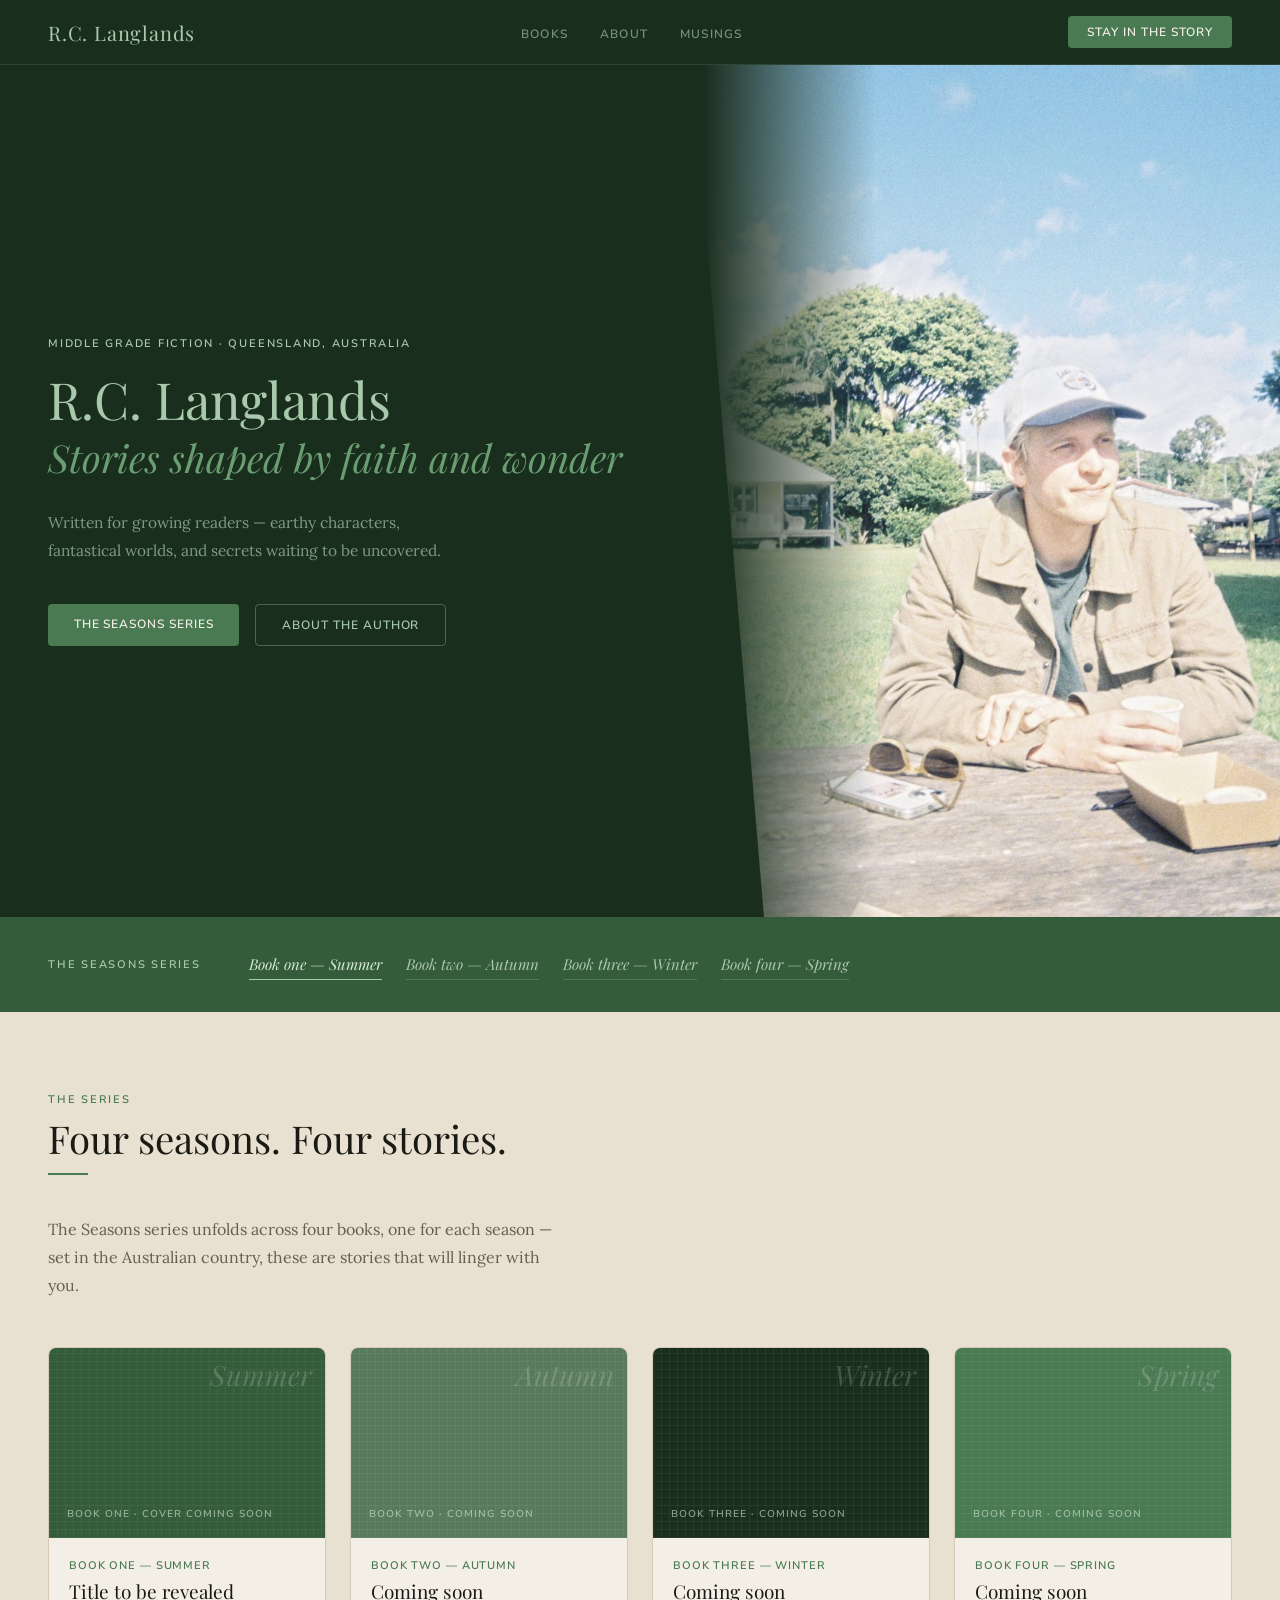
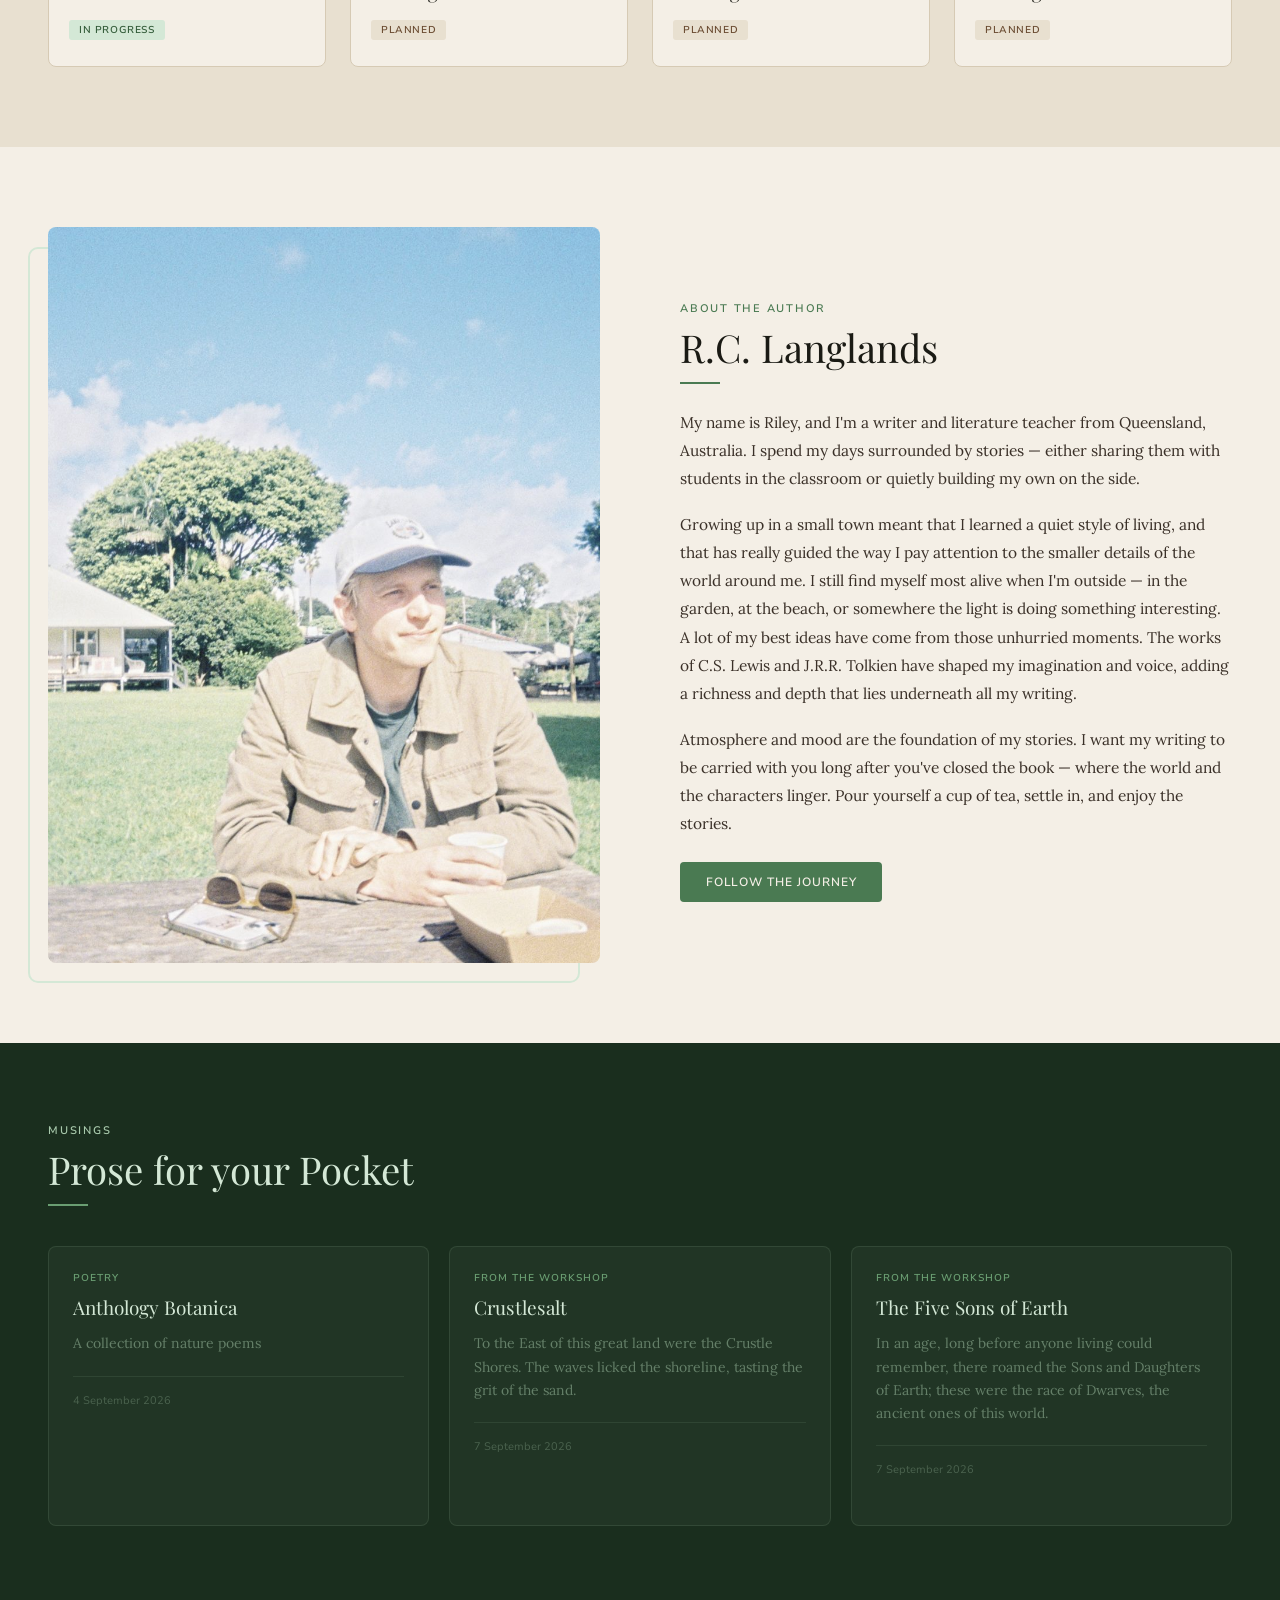
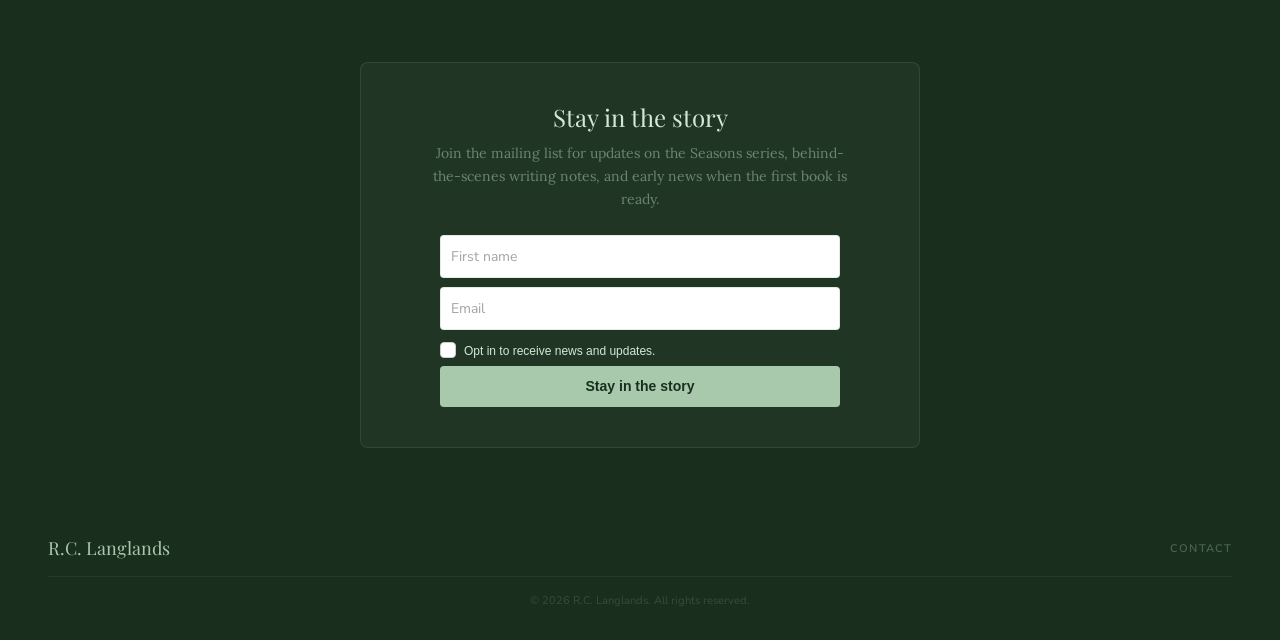
==== commit fbb09143: "Update Books text, add theme color, add 404 page" ====
--- a/index.html
+++ b/index.html
@@ -10,6 +10,7 @@
   <link rel="preconnect" href="https://fonts.gstatic.com" crossorigin />
   <link href="https://fonts.googleapis.com/css2?family=Playfair+Display:ital,wght@0,400;0,500;1,400&family=Lora:ital,wght@0,400;0,500;1,400&family=Nunito+Sans:wght@300;400;600&display=swap" rel="stylesheet" />
   <link rel="icon" type="image/svg+xml" href="favicon.svg" />
+  <meta name="theme-color" content="#1a2e1e" />
   <meta property="og:type" content="website" />
   <meta property="og:title" content="R.C. Langlands — Author of the Seasons Series" />
   <meta property="og:description" content="Middle grade fiction from Queensland, Australia — stories of atmosphere, hospitality, and wonder." />
@@ -67,7 +68,7 @@
   <div class="section-label">The series</div>
   <h2 class="section-title">Four seasons. Four stories.</h2>
   <div class="divider"></div>
-  <p class="books-intro">The Seasons series follows one extraordinary journey told across four books — each one named for a season, each one a world of its own.</p>
+  <p class="books-intro">The Seasons series unfolds across four books, one for each season — set in the Australian country, these are stories that will linger with you.</p>
   <div class="books-grid" id="books-grid"></div>
 </section>
 
--- a/css/style.css
+++ b/css/style.css
@@ -99,7 +99,7 @@
 /* BOOKS */
 #books { background: var(--cream-deep); }
 .books-intro { font-size: 16px; color: var(--ink-soft); line-height: 1.75; max-width: 520px; margin-bottom: 3rem; }
-.books-grid { display: grid; grid-template-columns: repeat(auto-fit, minmax(210px, 1fr)); gap: 1.5rem; min-height: 320px; }
+.books-grid { display: grid; grid-template-columns: repeat(auto-fit, minmax(210px, 1fr)); gap: 1.5rem; min-height: 320px; overflow-anchor: none; }
 .book-card { background: var(--cream); border: 1px solid var(--parchment); border-radius: 8px; overflow: hidden; transition: transform 0.25s, box-shadow 0.25s; }
 .book-card:hover { transform: translateY(-5px); box-shadow: 0 14px 36px rgba(52,92,58,0.13); }
 .book-cover { width: 100%; height: 190px; display: flex; flex-direction: column; align-items: flex-start; justify-content: flex-end; padding: 1.1rem; position: relative; overflow: hidden; }
@@ -133,7 +133,7 @@
 #journal .section-label { color: var(--forest-pale); }
 #journal .section-title { color: var(--forest-mist); }
 #journal .divider { background: var(--forest-light); }
-.journal-grid { display: grid; grid-template-columns: repeat(auto-fit, minmax(250px, 1fr)); gap: 1.25rem; min-height: 280px; }
+.journal-grid { display: grid; grid-template-columns: repeat(auto-fit, minmax(250px, 1fr)); gap: 1.25rem; min-height: 280px; overflow-anchor: none; }
 .journal-card { background: rgba(168,201,172,0.05); border: 1px solid rgba(168,201,172,0.12); border-radius: 8px; padding: 1.5rem; transition: background 0.2s, border-color 0.2s; cursor: pointer; text-decoration: none; display: block; }
 .journal-card:hover { background: rgba(168,201,172,0.1); border-color: rgba(168,201,172,0.25); }
 .journal-tag { font-family: var(--sans); font-size: 10px; font-weight: 600; letter-spacing: 0.1em; text-transform: uppercase; color: var(--forest-light); margin-bottom: 0.6rem; }
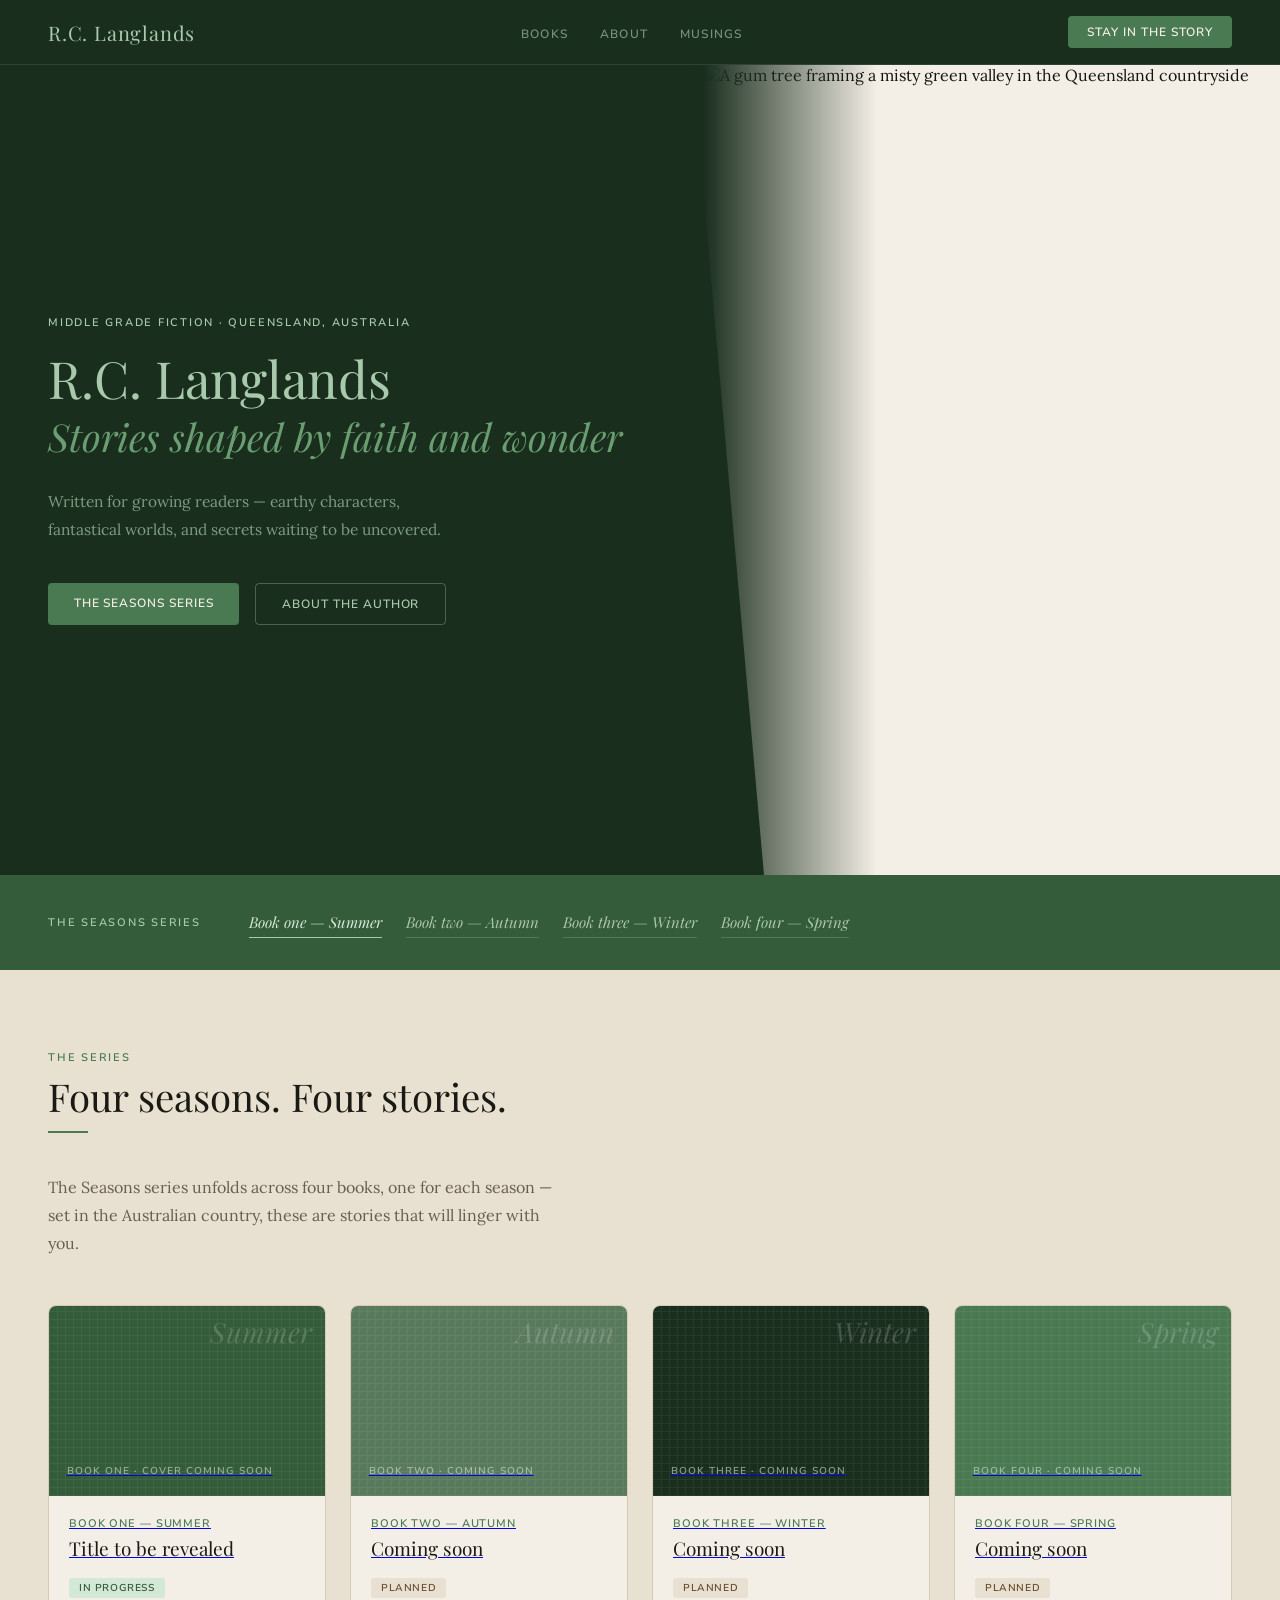
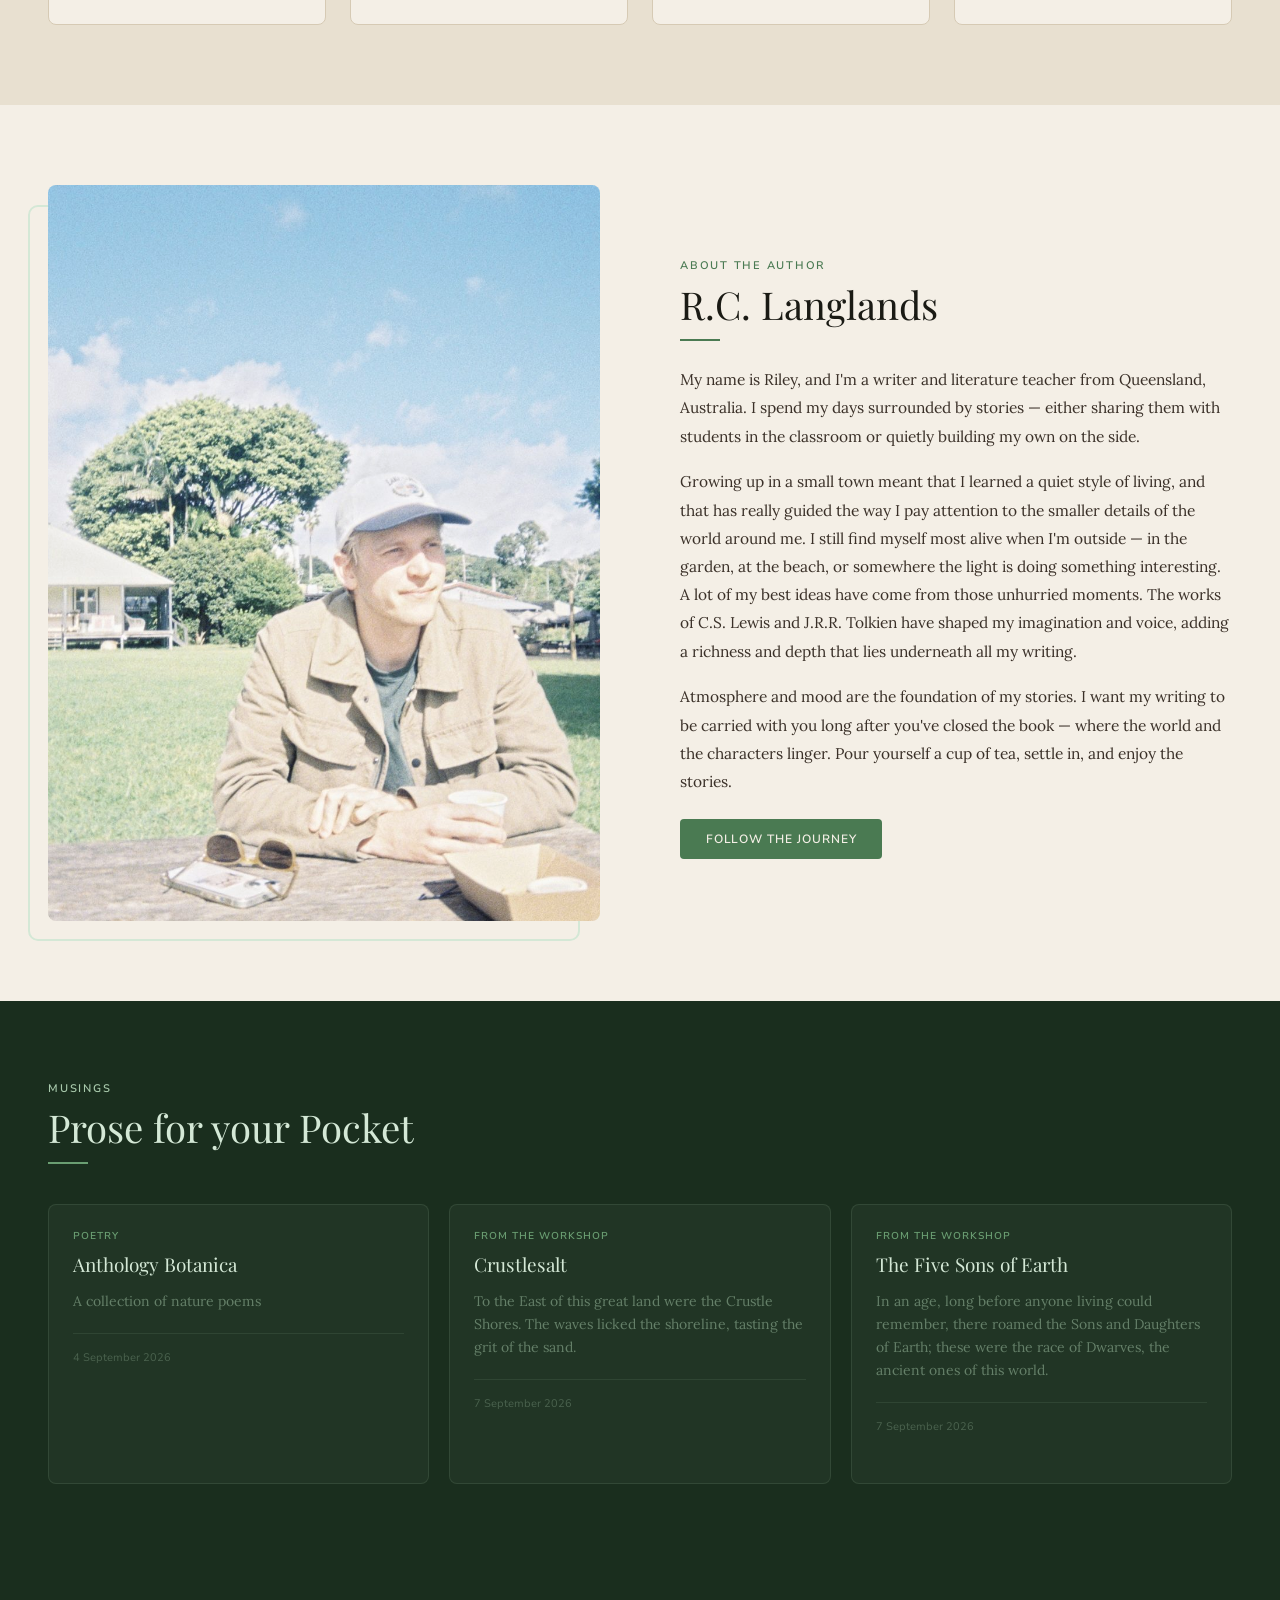
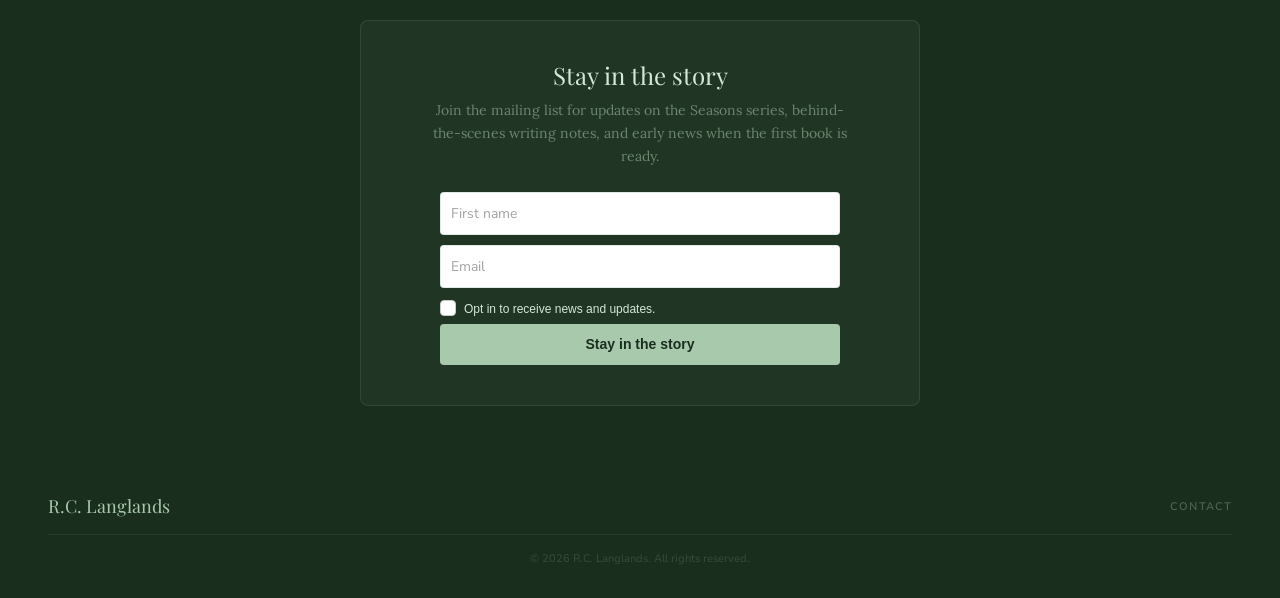
==== commit dae23adb: "update homepage adding books and events" ====
--- a/index.html
+++ b/index.html
@@ -14,12 +14,12 @@
   <meta property="og:type" content="website" />
   <meta property="og:title" content="R.C. Langlands — Author of the Seasons Series" />
   <meta property="og:description" content="Middle grade fiction from Queensland, Australia — stories of atmosphere, hospitality, and wonder." />
-  <meta property="og:image" content="https://rclanglands.rileslanglands.workers.dev/images/author-photo.jpg" />
-  <meta property="og:url" content="https://rclanglands.rileslanglands.workers.dev/" />
+  <meta property="og:image" content="https://rclanglands.com/images/author-photo.jpg" />
+  <meta property="og:url" content="https://rclanglands.com/" />
   <meta name="twitter:card" content="summary_large_image" />
   <meta name="twitter:title" content="R.C. Langlands — Author of the Seasons Series" />
   <meta name="twitter:description" content="Middle grade fiction from Queensland, Australia — stories of atmosphere, hospitality, and wonder." />
-  <meta name="twitter:image" content="https://rclanglands.rileslanglands.workers.dev/images/author-photo.jpg" />
+  <meta name="twitter:image" content="https://rclanglands.com/images/author-photo.jpg" />
   <link rel="stylesheet" href="css/style.css" />
 </head>
 <body>
@@ -50,7 +50,7 @@
     </div>
   </div>
   <div class="hero-right">
-    <img src="images/author-photo.jpg" alt="R.C. Langlands — author photo" />
+    <img src="images/hero-landscape.jpg" alt="A gum tree framing a misty green valley in the Queensland countryside" />
   </div>
 </div>
 
@@ -798,9 +798,9 @@
   <script>
     function ml_webform_success_45593874() {
     try {
-        window.top.location.href = 'https://rclanglands.rileslanglands.workers.dev/success.html';
+        window.top.location.href = 'https://rclanglands.com/success.html';
       } catch (e) {
-        window.location.href = 'https://rclanglands.rileslanglands.workers.dev/success.html';
+        window.location.href = 'https://rclanglands.com/success.html';
       }
     }
       </script>
@@ -817,7 +817,7 @@
 <footer>
   <div class="footer-brand">R.C. Langlands</div>
 <div class="footer-links">
-  <a href="mailto:riley_lang@icloud.com">Contact</a>
+  <a href="mailto:riley@rclanglands.com">Contact</a>
 </div>
   <div class="footer-copy">© 2026 R.C. Langlands. All rights reserved.</div>
 </footer>
@@ -855,8 +855,8 @@
     const grid = document.getElementById('books-grid');
 
     grid.innerHTML = data.books.map(book => `
-      <div class="book-card">
-        <div class="book-cover ${book.coverClass}">
+      <a class="book-card" href="book.html?id=${book.id}">
+        <div class="book-cover ${book.coverClass}" ${book.coverImage ? `style="background-image:url('${book.coverImage}');background-size:cover;background-position:center;"` : ''}>
           <div class="cover-texture"></div>
           <div class="cover-season">${book.season}</div>
           <div class="cover-tag">${book.tag}</div>
@@ -870,7 +870,7 @@
             ${book.status === "wip" ? "In progress" : "Planned"}
           </span>
         </div>
-      </div>
+      </a>
     `).join('');
   })
   .catch(err => {
--- a/css/style.css
+++ b/css/style.css
@@ -162,6 +162,30 @@
 }
 .back-link { font-family: var(--sans); font-size: 12px; font-weight: 600; letter-spacing: 0.08em; text-transform: uppercase; color: var(--forest-mid); text-decoration: none; display: inline-flex; align-items: center; gap: 0.4rem; margin-bottom: 2rem; }
 .back-link:hover { color: var(--forest); }
+.post-prev-next {
+  display: flex;
+  justify-content: space-between;
+  gap: 1.5rem;
+  margin-top: 3rem;
+  padding-top: 1.5rem;
+  border-top: 1px solid rgba(168,201,172,0.25);
+}
+.post-prev, .post-next {
+  font-family: var(--sans);
+  font-size: 12px;
+  font-weight: 600;
+  letter-spacing: 0.06em;
+  text-transform: uppercase;
+  color: var(--forest-mid);
+  text-decoration: none;
+  max-width: 45%;
+}
+.post-next { text-align: right; margin-left: auto; }
+.post-prev:hover, .post-next:hover { color: var(--forest); }
+@media (max-width: 600px) {
+  .post-prev-next { flex-direction: column; gap: 0.75rem; }
+  .post-prev, .post-next { max-width: 100%; text-align: left; }
+}
 
 /* NEWSLETTER */
 #newsletter {
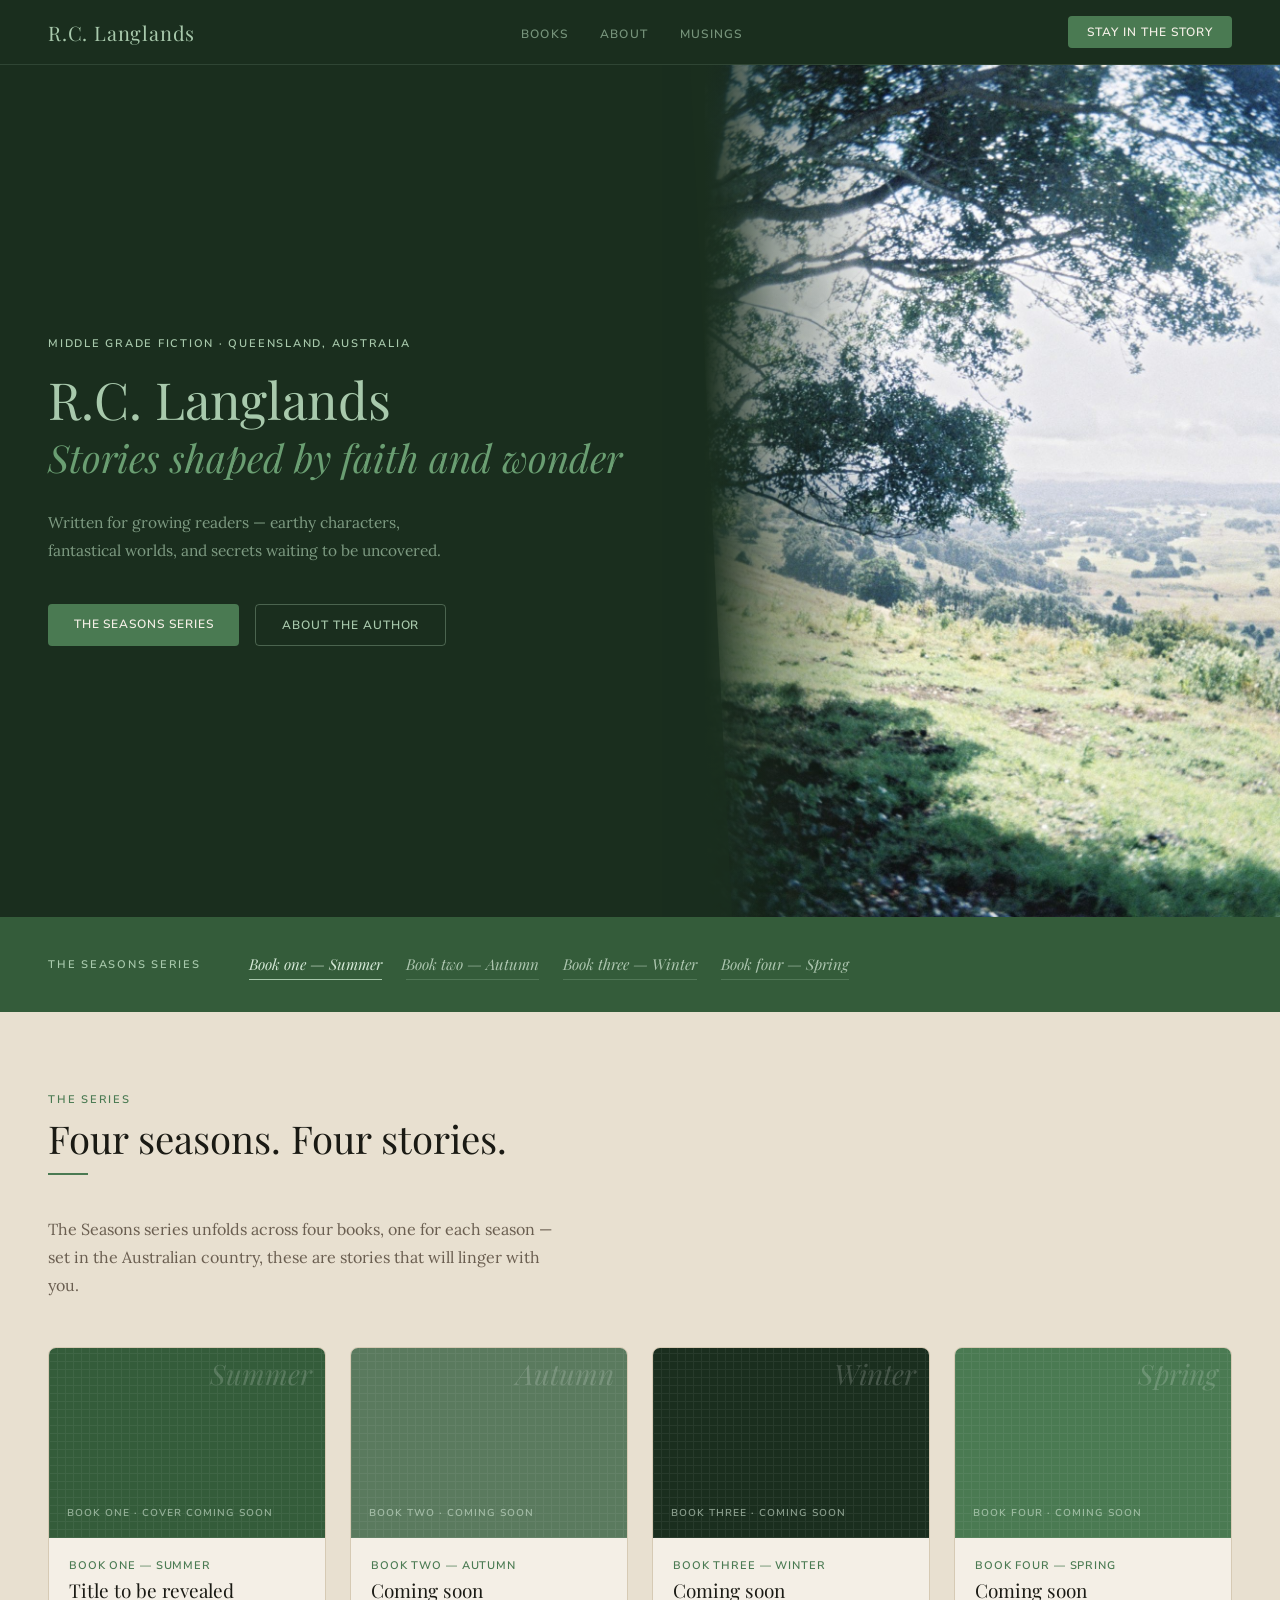
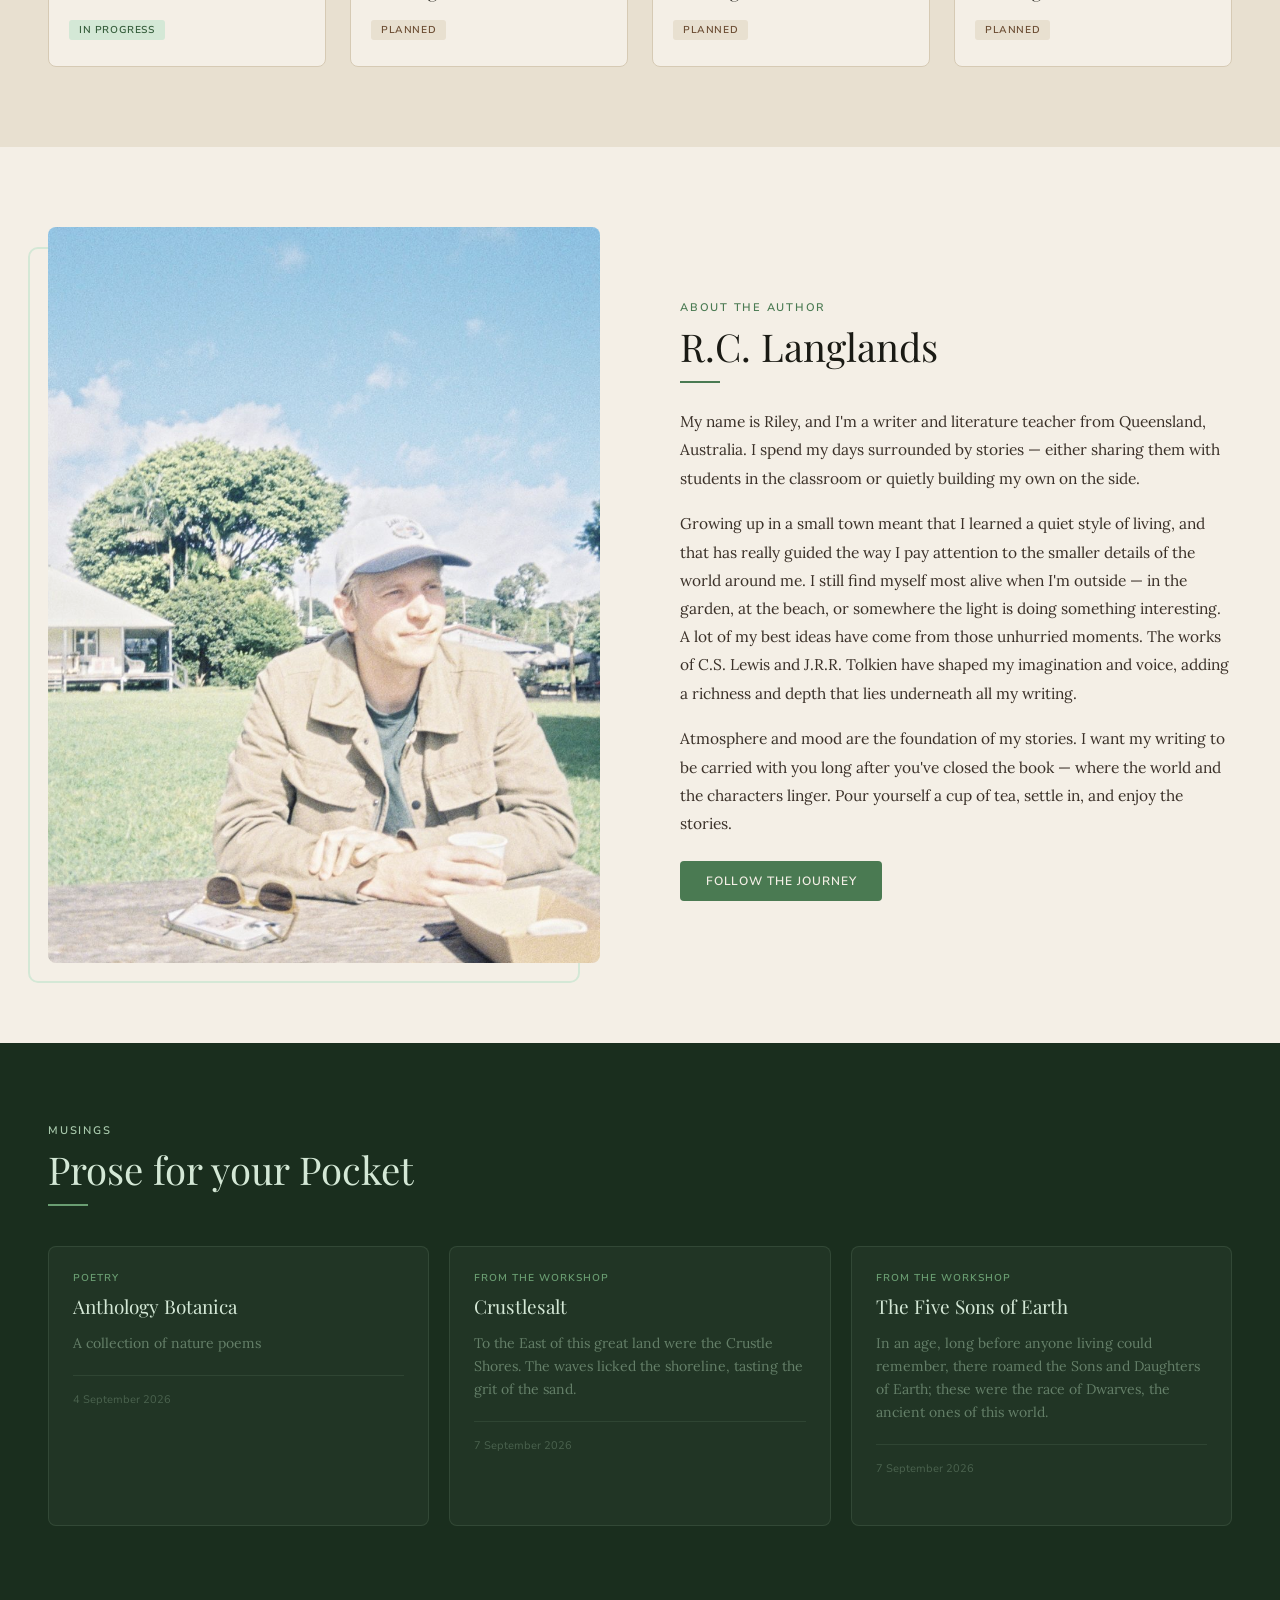
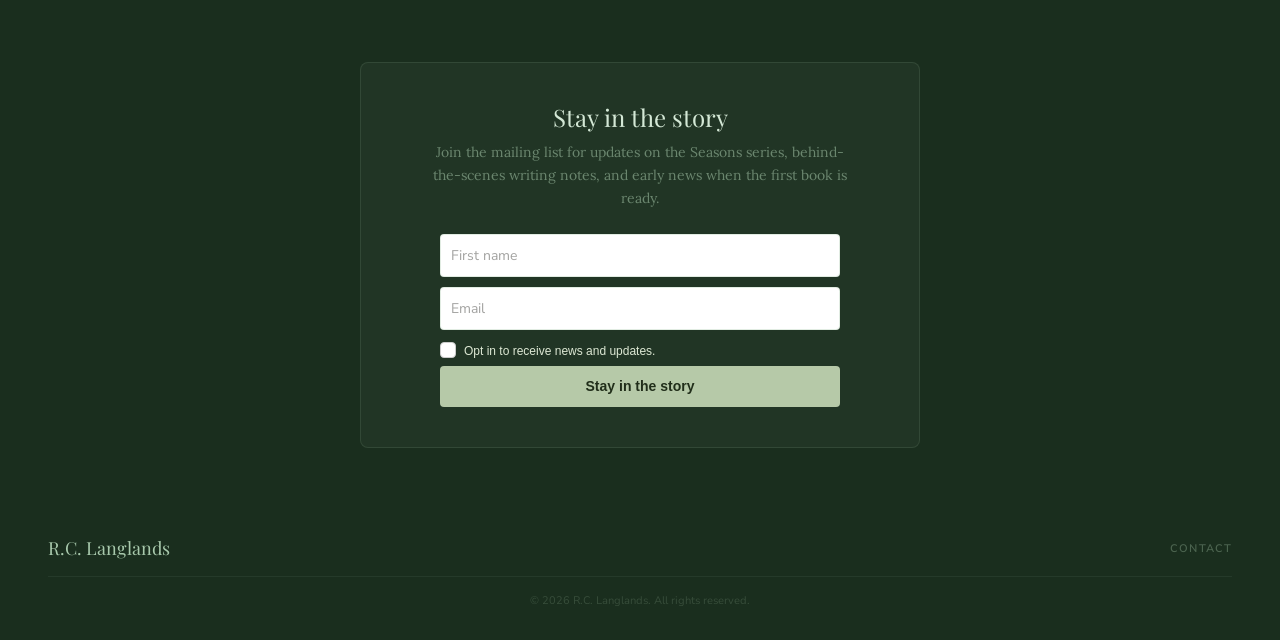
==== commit 86a74e7d: "Update colour palette across site" ====
--- a/index.html
+++ b/index.html
@@ -10,7 +10,7 @@
   <link rel="preconnect" href="https://fonts.gstatic.com" crossorigin />
   <link href="https://fonts.googleapis.com/css2?family=Playfair+Display:ital,wght@0,400;0,500;1,400&family=Lora:ital,wght@0,400;0,500;1,400&family=Nunito+Sans:wght@300;400;600&display=swap" rel="stylesheet" />
   <link rel="icon" type="image/svg+xml" href="favicon.svg" />
-  <meta name="theme-color" content="#1a2e1e" />
+  <meta name="theme-color" content="#212e1a" />
   <meta property="og:type" content="website" />
   <meta property="og:title" content="R.C. Langlands — Author of the Seasons Series" />
   <meta property="og:description" content="Middle grade fiction from Queensland, Australia — stories of atmosphere, hospitality, and wonder." />
@@ -138,7 +138,7 @@
       margin: 1px;
       border-radius: 50%;
       border: 4px solid #fff;
-    border-color: #1a2e1e #1a2e1e #1a2e1e transparent;
+    border-color: #212e1a #212e1a #212e1a transparent;
     animation: ml-form-embedSubmitLoad 1.2s linear infinite;
     }
     @keyframes ml-form-embedSubmitLoad {
@@ -164,7 +164,7 @@
         letter-spacing: normal !important;
       }
       #mlb2-45593874.ml-form-embedContainer .ml-form-embedWrapper {
-        background-color: #345c3a;
+        background-color: #435c34;
         
         border-width: 0px;
         border-color: transparent;
@@ -205,7 +205,7 @@
       }
       #mlb2-45593874.ml-form-embedContainer .ml-form-embedWrapper .ml-form-embedBody .ml-form-embedContent h4,
       #mlb2-45593874.ml-form-embedContainer .ml-form-embedWrapper .ml-form-successBody .ml-form-successContent h4 {
-        color: #d4e8d6;
+        color: #dde8d4;
         font-family: 'Open Sans', Arial, Helvetica, sans-serif;
         font-size: 30px;
         font-weight: 400;
@@ -215,7 +215,7 @@
       }
       #mlb2-45593874.ml-form-embedContainer .ml-form-embedWrapper .ml-form-embedBody .ml-form-embedContent p,
       #mlb2-45593874.ml-form-embedContainer .ml-form-embedWrapper .ml-form-successBody .ml-form-successContent p {
-        color: #d4e8d6;
+        color: #dde8d4;
         font-family: 'Open Sans', Arial, Helvetica, sans-serif;
         font-size: 14px;
         font-weight: 400;
@@ -227,7 +227,7 @@
       #mlb2-45593874.ml-form-embedContainer .ml-form-embedWrapper .ml-form-embedBody .ml-form-embedContent ol,
       #mlb2-45593874.ml-form-embedContainer .ml-form-embedWrapper .ml-form-successBody .ml-form-successContent ul,
       #mlb2-45593874.ml-form-embedContainer .ml-form-embedWrapper .ml-form-successBody .ml-form-successContent ol {
-        color: #d4e8d6;
+        color: #dde8d4;
         font-family: 'Open Sans', Arial, Helvetica, sans-serif;
         font-size: 14px;
       }
@@ -241,7 +241,7 @@
       }
       #mlb2-45593874.ml-form-embedContainer .ml-form-embedWrapper .ml-form-embedBody .ml-form-embedContent p a,
       #mlb2-45593874.ml-form-embedContainer .ml-form-embedWrapper .ml-form-successBody .ml-form-successContent p a {
-        color: #1a2e1e;
+        color: #212e1a;
         text-decoration: underline;
       }
 
@@ -251,7 +251,7 @@
 
       #mlb2-45593874.ml-form-embedContainer .ml-form-embedWrapper .ml-block-form .ml-field-group label {
         margin-bottom: 5px;
-        color: #1a2e1e;
+        color: #212e1a;
         font-size: 14px;
         font-family: 'Open Sans', Arial, Helvetica, sans-serif;
         font-weight: bold; font-style: normal; text-decoration: none;;
@@ -293,7 +293,7 @@
       }
       #mlb2-45593874.ml-form-embedContainer .ml-form-embedWrapper .ml-form-embedBody .ml-form-fieldRow input {
         background-color: #ffffff !important;
-        color: #1a2e1e !important;
+        color: #212e1a !important;
         border-color: #cccccc;
         border-radius: 4px !important;
         border-style: solid !important;
@@ -312,20 +312,20 @@
         max-width: 100% !important;
       }
       #mlb2-45593874.ml-form-embedContainer .ml-form-embedWrapper .ml-form-embedBody .ml-form-fieldRow input::-webkit-input-placeholder,
-      #mlb2-45593874.ml-form-embedContainer .ml-form-embedWrapper .ml-form-embedBody .ml-form-horizontalRow input::-webkit-input-placeholder { color: #1a2e1e; }
+      #mlb2-45593874.ml-form-embedContainer .ml-form-embedWrapper .ml-form-embedBody .ml-form-horizontalRow input::-webkit-input-placeholder { color: #212e1a; }
 
       #mlb2-45593874.ml-form-embedContainer .ml-form-embedWrapper .ml-form-embedBody .ml-form-fieldRow input::-moz-placeholder,
-      #mlb2-45593874.ml-form-embedContainer .ml-form-embedWrapper .ml-form-embedBody .ml-form-horizontalRow input::-moz-placeholder { color: #1a2e1e; }
+      #mlb2-45593874.ml-form-embedContainer .ml-form-embedWrapper .ml-form-embedBody .ml-form-horizontalRow input::-moz-placeholder { color: #212e1a; }
 
       #mlb2-45593874.ml-form-embedContainer .ml-form-embedWrapper .ml-form-embedBody .ml-form-fieldRow input:-ms-input-placeholder,
-      #mlb2-45593874.ml-form-embedContainer .ml-form-embedWrapper .ml-form-embedBody .ml-form-horizontalRow input:-ms-input-placeholder { color: #1a2e1e; }
+      #mlb2-45593874.ml-form-embedContainer .ml-form-embedWrapper .ml-form-embedBody .ml-form-horizontalRow input:-ms-input-placeholder { color: #212e1a; }
 
       #mlb2-45593874.ml-form-embedContainer .ml-form-embedWrapper .ml-form-embedBody .ml-form-fieldRow input:-moz-placeholder,
-      #mlb2-45593874.ml-form-embedContainer .ml-form-embedWrapper .ml-form-embedBody .ml-form-horizontalRow input:-moz-placeholder { color: #1a2e1e; }
+      #mlb2-45593874.ml-form-embedContainer .ml-form-embedWrapper .ml-form-embedBody .ml-form-horizontalRow input:-moz-placeholder { color: #212e1a; }
 
       #mlb2-45593874.ml-form-embedContainer .ml-form-embedWrapper .ml-form-embedBody .ml-form-fieldRow textarea, #mlb2-45593874.ml-form-embedContainer .ml-form-embedWrapper .ml-form-embedBody .ml-form-horizontalRow textarea {
         background-color: #ffffff !important;
-        color: #1a2e1e !important;
+        color: #212e1a !important;
         border-color: #cccccc;
         border-radius: 4px !important;
         border-style: solid !important;
@@ -372,8 +372,8 @@
       }
 
       #mlb2-45593874.ml-form-embedContainer .ml-form-embedWrapper .ml-form-embedBody .ml-form-fieldRow .custom-radio .custom-control-input:checked~.custom-control-label::before, #mlb2-45593874.ml-form-embedContainer .ml-form-embedWrapper .ml-form-embedBody .ml-form-horizontalRow .custom-radio .custom-control-input:checked~.custom-control-label::before, #mlb2-45593874.ml-form-embedContainer .ml-form-embedWrapper .ml-form-embedBody .ml-form-fieldRow .custom-checkbox .custom-control-input:checked~.custom-control-label::before, #mlb2-45593874.ml-form-embedContainer .ml-form-embedWrapper .ml-form-embedBody .ml-form-horizontalRow .custom-checkbox .custom-control-input:checked~.custom-control-label::before, #mlb2-45593874.ml-form-embedContainer .ml-form-embedWrapper .ml-form-embedBody .ml-form-embedPermissions .ml-form-embedPermissionsOptionsCheckbox input[type=checkbox]:checked~.label-description::before, #mlb2-45593874.ml-form-embedContainer .ml-form-embedWrapper .ml-form-embedBody .ml-form-interestGroupsRow .ml-form-interestGroupsRowCheckbox input[type=checkbox]:checked~.label-description::before, #mlb2-45593874.ml-form-embedContainer .ml-form-embedWrapper .ml-form-embedBody .ml-form-checkboxRow input[type=checkbox]:checked~.label-description::before  {
-          border-color: #1a2e1e!important;
-          background-color: #1a2e1e!important;
+          border-color: #212e1a!important;
+          background-color: #212e1a!important;
       }
 
       #mlb2-45593874.ml-form-embedContainer .ml-form-embedWrapper .ml-form-embedBody .ml-form-fieldRow .custom-radio .custom-control-label::before, #mlb2-45593874.ml-form-embedContainer .ml-form-embedWrapper .ml-form-embedBody .ml-form-horizontalRow .custom-radio .custom-control-label::before, #mlb2-45593874.ml-form-embedContainer .ml-form-embedWrapper .ml-form-embedBody .ml-form-fieldRow .custom-radio .custom-control-label::after, #mlb2-45593874.ml-form-embedContainer .ml-form-embedWrapper .ml-form-embedBody .ml-form-horizontalRow .custom-radio .custom-control-label::after, #mlb2-45593874.ml-form-embedContainer .ml-form-embedWrapper .ml-form-embedBody .ml-form-fieldRow .custom-checkbox .custom-control-label::before, #mlb2-45593874.ml-form-embedContainer .ml-form-embedWrapper .ml-form-embedBody .ml-form-fieldRow .custom-checkbox .custom-control-label::after, #mlb2-45593874.ml-form-embedContainer .ml-form-embedWrapper .ml-form-embedBody .ml-form-horizontalRow .custom-checkbox .custom-control-label::before, #mlb2-45593874.ml-form-embedContainer .ml-form-embedWrapper .ml-form-embedBody .ml-form-horizontalRow .custom-checkbox .custom-control-label::after {
@@ -488,7 +488,7 @@
       }
 
       #mlb2-45593874.ml-form-embedContainer .ml-form-embedWrapper .ml-form-embedBody .ml-form-fieldRow .custom-radio .custom-control-label, #mlb2-45593874.ml-form-embedContainer .ml-form-embedWrapper .ml-form-embedBody .ml-form-horizontalRow .custom-radio .custom-control-label, #mlb2-45593874.ml-form-embedContainer .ml-form-embedWrapper .ml-form-embedBody .ml-form-fieldRow .custom-checkbox .custom-control-label, #mlb2-45593874.ml-form-embedContainer .ml-form-embedWrapper .ml-form-embedBody .ml-form-horizontalRow .custom-checkbox .custom-control-label {
-          color: #1a2e1e;
+          color: #212e1a;
           font-size: 12px!important;
           font-family: 'Open Sans', Arial, Helvetica, sans-serif;
           line-height: 22px;
@@ -501,7 +501,7 @@
 
       #mlb2-45593874.ml-form-embedContainer .ml-form-embedWrapper .ml-form-embedBody .ml-form-fieldRow .custom-select, #mlb2-45593874.ml-form-embedContainer .ml-form-embedWrapper .ml-form-embedBody .ml-form-horizontalRow .custom-select {
         background-color: #ffffff !important;
-        color: #1a2e1e !important;
+        color: #212e1a !important;
         border-color: #cccccc;
         border-radius: 4px !important;
         border-style: solid !important;
@@ -536,7 +536,7 @@
       .ml-form-formContent.horozintalForm .ml-form-horizontalRow .horizontal-fields { box-sizing: border-box; float: left; padding-right: 10px;  }
       #mlb2-45593874.ml-form-embedContainer .ml-form-embedWrapper .ml-form-embedBody .ml-form-horizontalRow input {
         background-color: #ffffff;
-        color: #1a2e1e;
+        color: #212e1a;
         border-color: #cccccc;
         border-radius: 4px;
         border-style: solid;
@@ -552,13 +552,13 @@
         overflow-y: initial;
       }
       #mlb2-45593874.ml-form-embedContainer .ml-form-embedWrapper .ml-form-embedBody .ml-form-horizontalRow button {
-        background-color: #a8c9ac !important;
-        border-color: #a8c9ac;
+        background-color: #b6c9a8 !important;
+        border-color: #b6c9a8;
         border-style: solid;
         border-width: 1px;
         border-radius: 4px;
         box-shadow: none;
-        color: #1a2e1e !important;
+        color: #212e1a !important;
         cursor: pointer;
         font-family: 'Open Sans', Arial, Helvetica, sans-serif;
         font-size: 14px !important;
@@ -570,8 +570,8 @@
         height: auto;
       }
       #mlb2-45593874.ml-form-embedContainer .ml-form-embedWrapper .ml-form-embedBody .ml-form-horizontalRow button:hover {
-        background-color: #a8c9ac !important;
-        border-color: #a8c9ac !important;
+        background-color: #b6c9a8 !important;
+        border-color: #b6c9a8 !important;
       }
       #mlb2-45593874.ml-form-embedContainer .ml-form-embedWrapper .ml-form-embedBody .ml-form-checkboxRow input[type="checkbox"] {
         box-sizing: border-box;
@@ -584,7 +584,7 @@
         overflow: visible;
       }
       #mlb2-45593874.ml-form-embedContainer .ml-form-embedWrapper .ml-form-embedBody .ml-form-checkboxRow .label-description {
-        color: #d4e8d6;
+        color: #dde8d4;
         display: block;
         font-family: 'Open Sans', Arial, Helvetica, sans-serif;
         font-size: 12px;
@@ -604,11 +604,11 @@
 
       }
       #mlb2-45593874.ml-form-embedContainer .ml-form-embedWrapper .ml-form-embedBody .ml-form-checkboxRow label a {
-        color: #d4e8d6;
+        color: #dde8d4;
         text-decoration: underline;
       }
       #mlb2-45593874.ml-form-embedContainer .ml-form-embedWrapper .ml-form-embedBody .ml-form-checkboxRow label p {
-        color: #d4e8d6 !important;
+        color: #dde8d4 !important;
         font-family: 'Open Sans', Arial, Helvetica, sans-serif !important;
         font-size: 12px !important;
         font-weight: normal !important;
@@ -625,11 +625,11 @@
         width: 100%;
       }
       #mlb2-45593874.ml-form-embedContainer .ml-form-embedWrapper .ml-form-embedBody .ml-form-embedSubmit button {
-        background-color: #a8c9ac !important;
+        background-color: #b6c9a8 !important;
         border: none !important;
         border-radius: 4px !important;
         box-shadow: none !important;
-        color: #1a2e1e !important;
+        color: #212e1a !important;
         cursor: pointer;
         font-family: 'Open Sans', Arial, Helvetica, sans-serif !important;
         font-size: 14px !important;
@@ -644,7 +644,7 @@
         display: none;
       }
       #mlb2-45593874.ml-form-embedContainer .ml-form-embedWrapper .ml-form-embedBody .ml-form-embedSubmit button:hover {
-        background-color: #a8c9ac !important;
+        background-color: #b6c9a8 !important;
       }
       .ml-subscribe-close {
         width: 30px;
--- a/css/style.css
+++ b/css/style.css
@@ -69,7 +69,7 @@
 /* HERO */
 .hero { min-height: 90vh; display: grid; grid-template-columns: 1.1fr 0.9fr; position: relative; overflow: hidden; }
 .hero-left { background: var(--forest-darkest); padding: 5rem 3rem; display: flex; flex-direction: column; justify-content: center; position: relative; z-index: 1; }
-.hero-left::after { content: ''; position: absolute; top: 0; right: -60px; width: 120px; height: 100%; background: var(--forest-darkest); clip-path: polygon(0 0, 40% 0, 100% 100%, 0 100%); z-index: 2; }
+.hero-left::after { content: ''; position: absolute; top: 0; right: -28px; width: 70px; height: 100%; background: var(--forest-darkest); clip-path: polygon(0 0, 40% 0, 100% 100%, 0 100%); z-index: 2; opacity: 0.7; }
 .hero-eyebrow { font-family: var(--sans); font-size: 11px; font-weight: 600; letter-spacing: 0.16em; text-transform: uppercase; color: var(--forest-pale); margin-bottom: 1.25rem; animation: fadeUp 0.6s ease both; }
 .hero-name { font-family: var(--serif); font-size: clamp(36px, 4vw, 54px); font-weight: 400; color: var(--forest-pale); line-height: 1.1; margin-bottom: 0.4rem; animation: fadeUp 0.6s 0.1s ease both; }
 .hero-tagline-title { font-family: var(--serif); font-size: clamp(26px, 3vw, 40px); font-weight: 400; font-style: italic; color: var(--forest-light); line-height: 1.2; margin-bottom: 1.75rem; animation: fadeUp 0.6s 0.15s ease both; }
@@ -81,7 +81,7 @@
 .btn-ghost:hover { border-color: var(--forest-pale); background: rgba(168,201,172,0.08); }
 .hero-right { position: relative; overflow: hidden; animation: fadeUp 0.9s 0.2s ease both; }
 .hero-right img { width: 100%; height: 100%; object-fit: cover; object-position: center top; display: block; filter: saturate(0.9) contrast(1.05); }
-.hero-right::after { content: ''; position: absolute; inset: 0; background: linear-gradient(to right, var(--forest-darkest) 0%, transparent 30%); z-index: 1; }
+.hero-right::after { content: ''; position: absolute; inset: 0; background: linear-gradient(to right, var(--forest-darkest) 0%, rgba(26,46,30,0.45) 12%, transparent 32%); z-index: 1; }
 
 /* STRIP */
 .series-strip { background: var(--forest); padding: 2rem 3rem; display: flex; align-items: center; gap: 3rem; flex-wrap: wrap; }
@@ -100,7 +100,7 @@
 #books { background: var(--cream-deep); }
 .books-intro { font-size: 16px; color: var(--ink-soft); line-height: 1.75; max-width: 520px; margin-bottom: 3rem; }
 .books-grid { display: grid; grid-template-columns: repeat(auto-fit, minmax(210px, 1fr)); gap: 1.5rem; min-height: 320px; overflow-anchor: none; }
-.book-card { background: var(--cream); border: 1px solid var(--parchment); border-radius: 8px; overflow: hidden; transition: transform 0.25s, box-shadow 0.25s; }
+.book-card { background: var(--cream); border: 1px solid var(--parchment); border-radius: 8px; overflow: hidden; transition: transform 0.25s, box-shadow 0.25s; display: block; text-decoration: none; color: inherit; }
 .book-card:hover { transform: translateY(-5px); box-shadow: 0 14px 36px rgba(52,92,58,0.13); }
 .book-cover { width: 100%; height: 190px; display: flex; flex-direction: column; align-items: flex-start; justify-content: flex-end; padding: 1.1rem; position: relative; overflow: hidden; }
 .book-cover.spring { background: var(--forest-mid); }
@@ -238,6 +238,30 @@
 #mlb2-45593874.ml-form-embedContainer .ml-form-embedWrapper .ml-form-embedBody .ml-form-embedSubmit button {
   font-family: var(--sans) !important;
 }
+
+/* BOOK & EVENT PAGES */
+.book-section { margin: 0 0 3rem; padding-top: 2rem; border-top: 1px solid var(--parchment); }
+.book-section:first-of-type { border-top: none; padding-top: 0; }
+.book-section h2 { font-family: var(--serif); font-size: 26px; font-weight: 400; color: var(--ink); margin-bottom: 1rem; }
+.book-placeholder p { font-size: 15px; color: var(--ink-soft); margin-bottom: 1.25rem; }
+.purchase-links { display: flex; gap: 0.85rem; flex-wrap: wrap; }
+.review-list { display: flex; flex-direction: column; gap: 1.5rem; }
+.review-quote { border-left: 3px solid var(--forest-mid); padding-left: 1.25rem; margin: 0; }
+.review-quote p { font-family: var(--body); font-style: italic; font-size: 17px; color: var(--ink-muted); margin-bottom: 0.5rem; }
+.review-quote cite { font-family: var(--sans); font-size: 12px; font-style: normal; font-weight: 600; letter-spacing: 0.06em; text-transform: uppercase; color: var(--ink-soft); }
+.sample-chapter p { font-size: 17px; line-height: 1.9; color: var(--ink-muted); margin-bottom: 1.5rem; }
+.book-event-callout { background: var(--cream-deep); border-radius: 8px; padding: 2rem; border-top: none; }
+.book-event-callout p { color: var(--ink-soft); margin-bottom: 1rem; }
+.rsvp-embed { max-width: 480px; }
+.post-body .book-section:has(.rsvp-embed) p,
+.post-body > p { font-size: 16px; line-height: 1.8; color: var(--ink-muted); margin-bottom: 1.5rem; }
+
+/* RESOURCES (Musings posts) */
+.post-resources { background: var(--cream-deep); border: 1px solid var(--parchment); border-radius: 8px; padding: 1.75rem 2rem; margin: 2.5rem 0; }
+.post-resources h3 { font-family: var(--serif); font-size: 18px; font-weight: 400; color: var(--ink); margin-bottom: 1rem; }
+.post-resources ul { list-style: none; padding: 0; margin: 0; display: flex; flex-direction: column; gap: 0.6rem; }
+.post-resources a { font-family: var(--sans); font-size: 14px; font-weight: 600; color: var(--forest); text-decoration: none; display: inline-flex; align-items: center; gap: 0.5rem; }
+.post-resources a:hover { color: var(--forest-mid); text-decoration: underline; }
 
 /* FOOTER */
 footer { background: var(--forest-darkest); padding: 2rem 3rem; display: flex; justify-content: space-between; align-items: center; flex-wrap: wrap; gap: 1rem; }
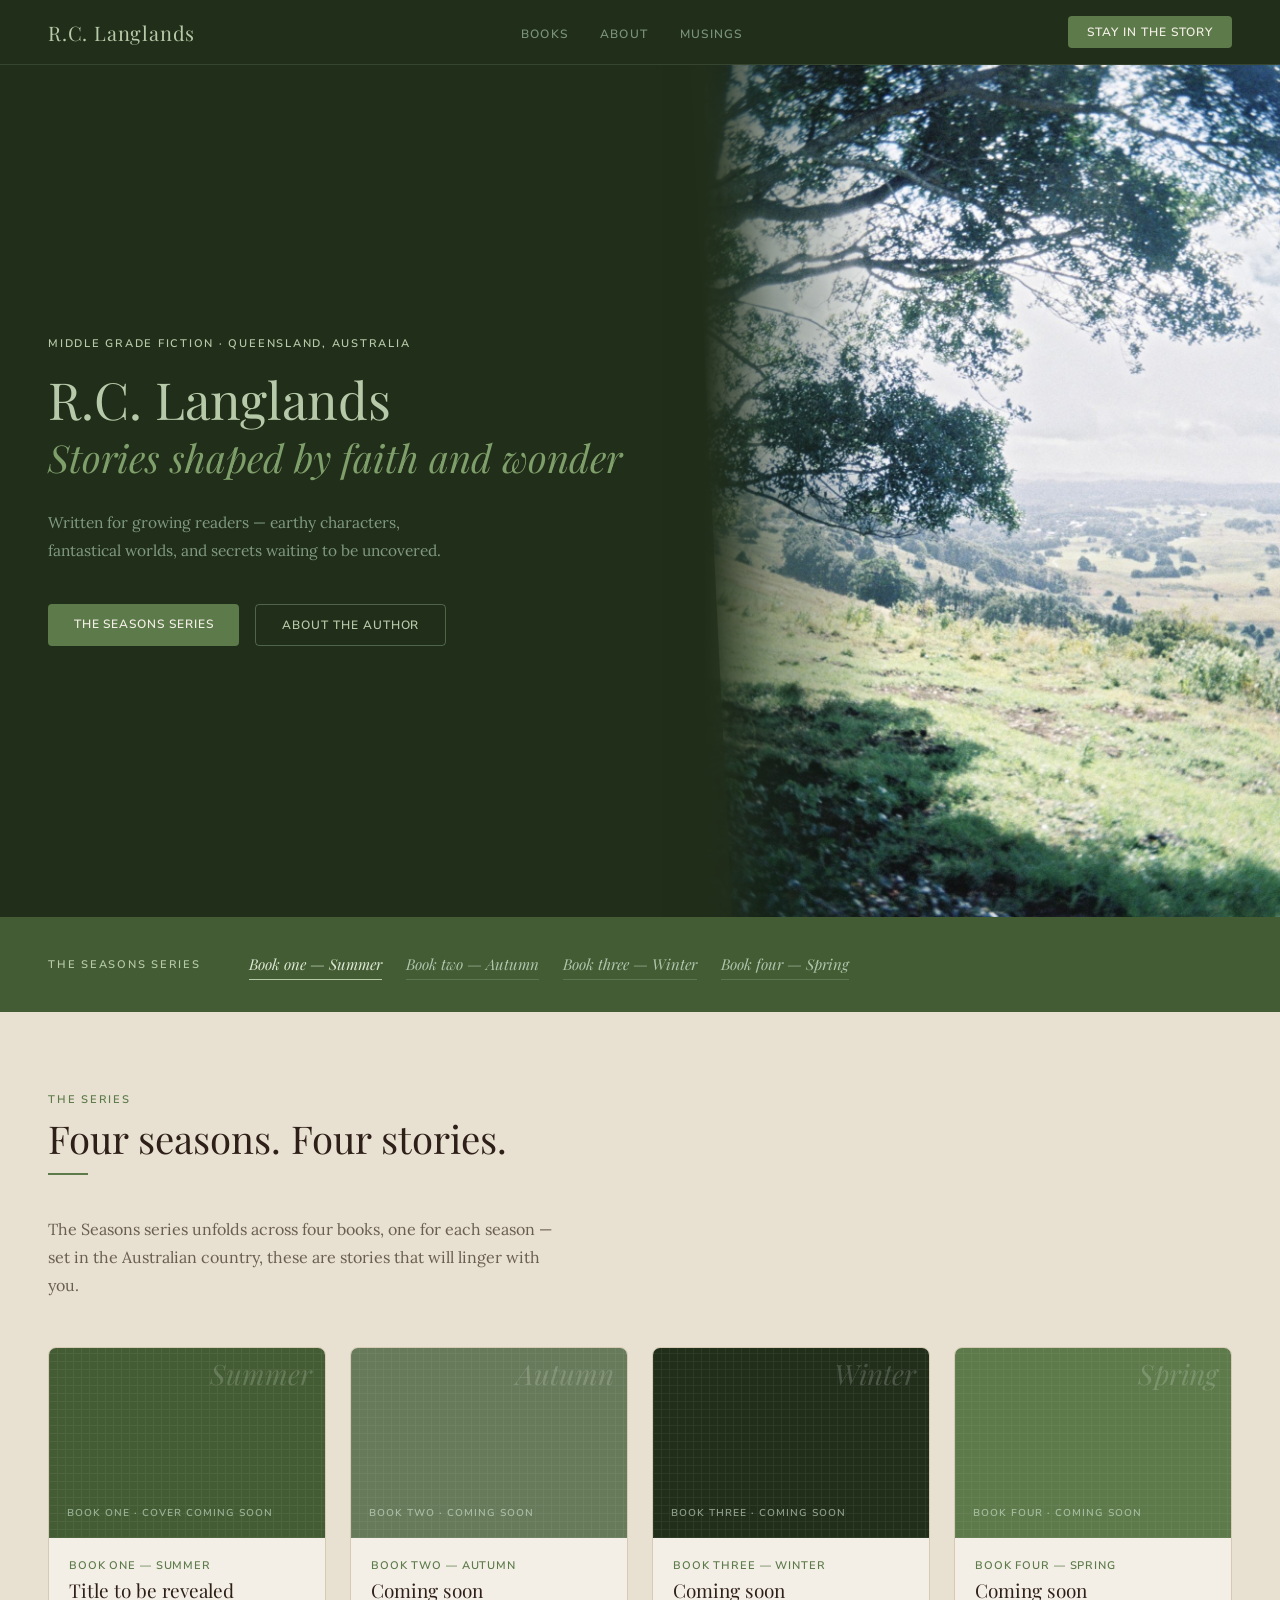
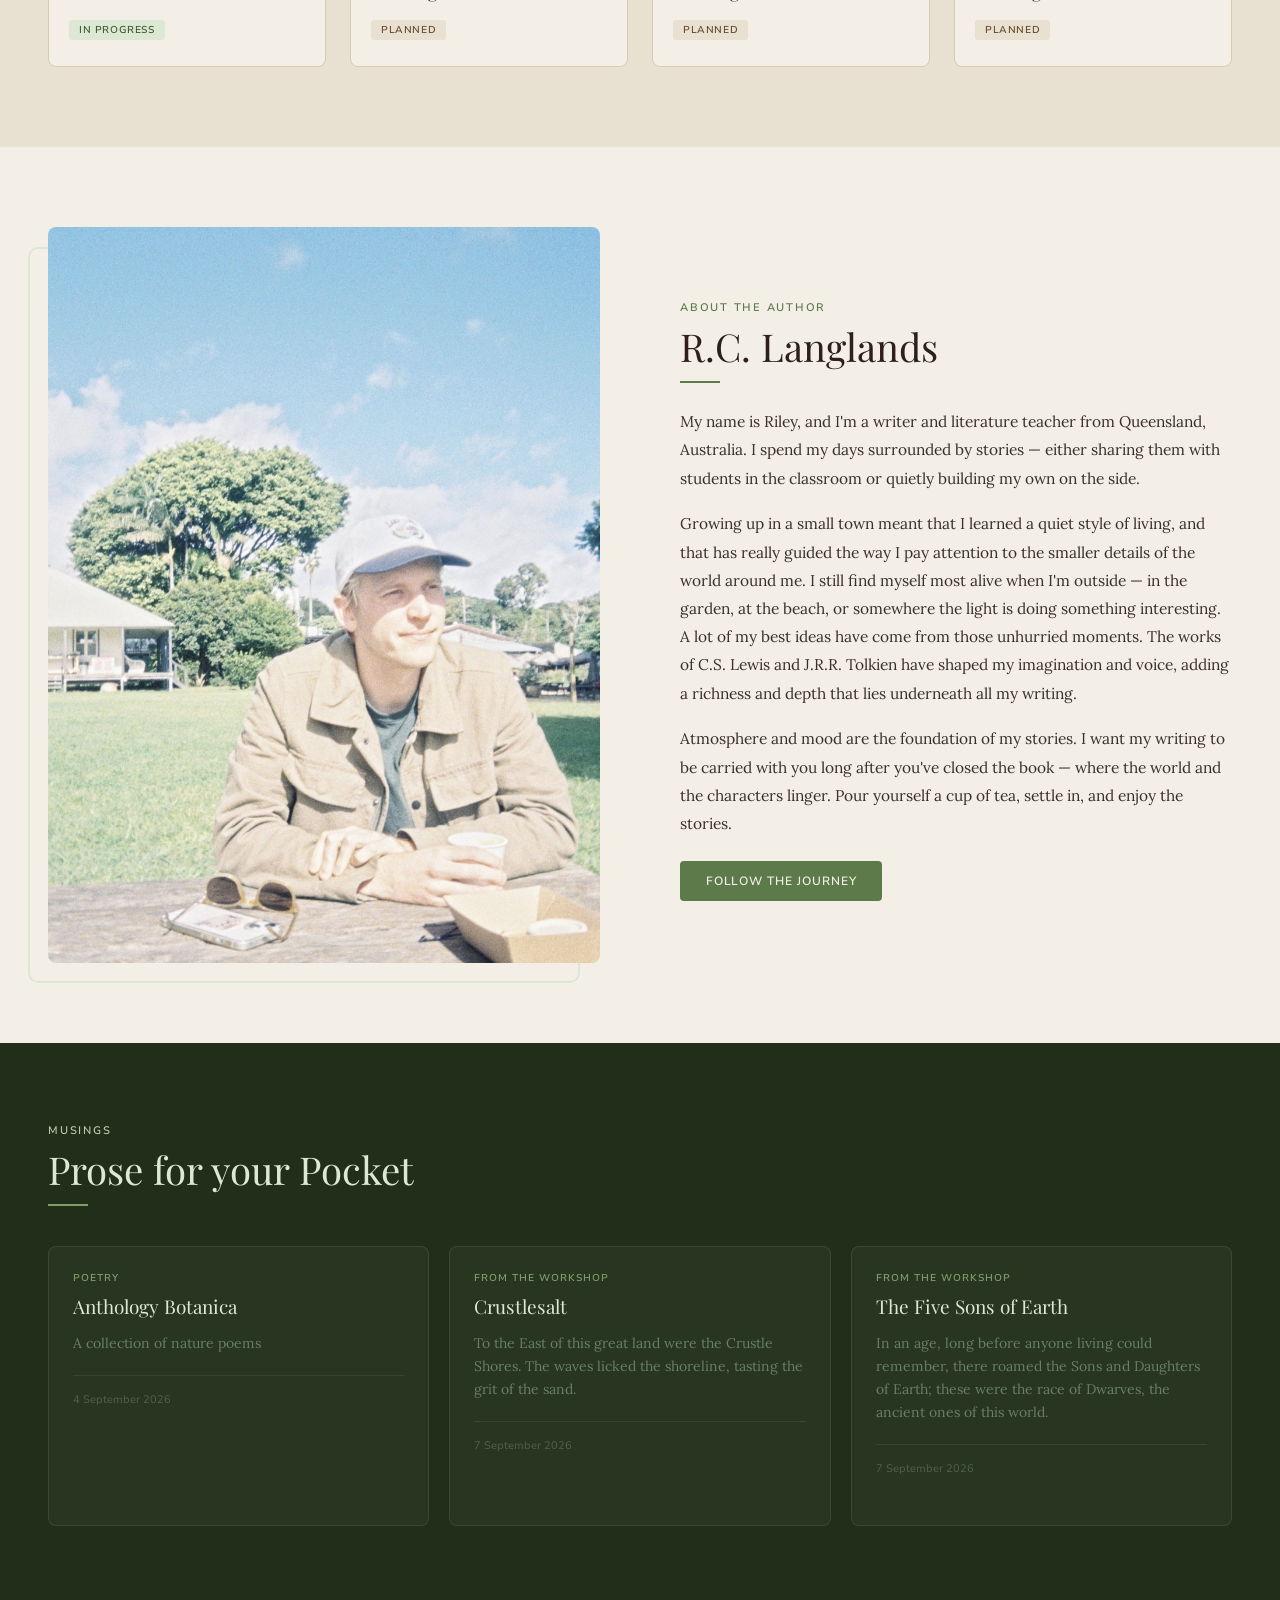
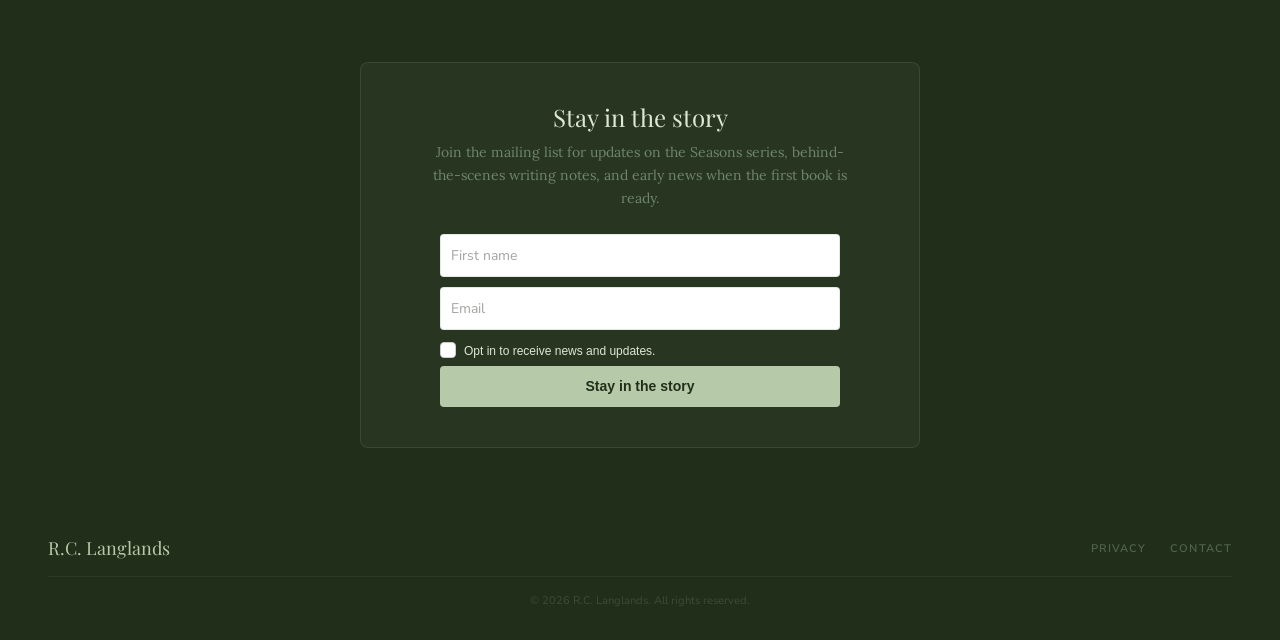
==== commit 5811cfb7: "privacy policy update" ====
--- a/index.html
+++ b/index.html
@@ -817,7 +817,8 @@
 <footer>
   <div class="footer-brand">R.C. Langlands</div>
 <div class="footer-links">
-  <a href="mailto:riley@rclanglands.com">Contact</a>
+  <a href="privacy.html">Privacy</a>
+    <a href="mailto:riley@rclanglands.com">Contact</a>
 </div>
   <div class="footer-copy">© 2026 R.C. Langlands. All rights reserved.</div>
 </footer>
--- a/css/style.css
+++ b/css/style.css
@@ -4,18 +4,18 @@
   --cream: #f4efe6;
   --cream-deep: #e8e0d0;
   --parchment: #d6cab4;
-  --forest-darkest: #1a2e1e;
-  --forest-dark: #243d28;
-  --forest: #345c3a;
-  --forest-mid: #4a7a52;
-  --forest-light: #6a9e72;
-  --forest-pale: #a8c9ac;
-  --forest-mist: #d4e8d6;
+  --forest-darkest: #212e1a;
+  --forest-dark: #2d3d24;
+  --forest: #435c34;
+  --forest-mid: #5c7a4a;
+  --forest-light: #7e9e6a;
+  --forest-pale: #b6c9a8;
+  --forest-mist: #dde8d4;
   --sage: #7a9e7e;
-  --moss: #5a7a5e;
+  --moss: #677a5a;
   --bark: #6b4c32;
   --sand: #c8a87a;
-  --ink: #1a1a14;
+  --ink: #2e2018;
   --ink-muted: #3a3028;
   --ink-soft: #6a5e50;
   --serif: 'Playfair Display', Georgia, serif;
@@ -67,7 +67,7 @@
 .mobile-only { display: none; }
 
 /* HERO */
-.hero { min-height: 90vh; display: grid; grid-template-columns: 1.1fr 0.9fr; position: relative; overflow: hidden; }
+.hero { min-height: 79vh; display: grid; grid-template-columns: 1.1fr 0.9fr; position: relative; overflow: hidden; }
 .hero-left { background: var(--forest-darkest); padding: 5rem 3rem; display: flex; flex-direction: column; justify-content: center; position: relative; z-index: 1; }
 .hero-left::after { content: ''; position: absolute; top: 0; right: -28px; width: 70px; height: 100%; background: var(--forest-darkest); clip-path: polygon(0 0, 40% 0, 100% 100%, 0 100%); z-index: 2; opacity: 0.7; }
 .hero-eyebrow { font-family: var(--sans); font-size: 11px; font-weight: 600; letter-spacing: 0.16em; text-transform: uppercase; color: var(--forest-pale); margin-bottom: 1.25rem; animation: fadeUp 0.6s ease both; }
